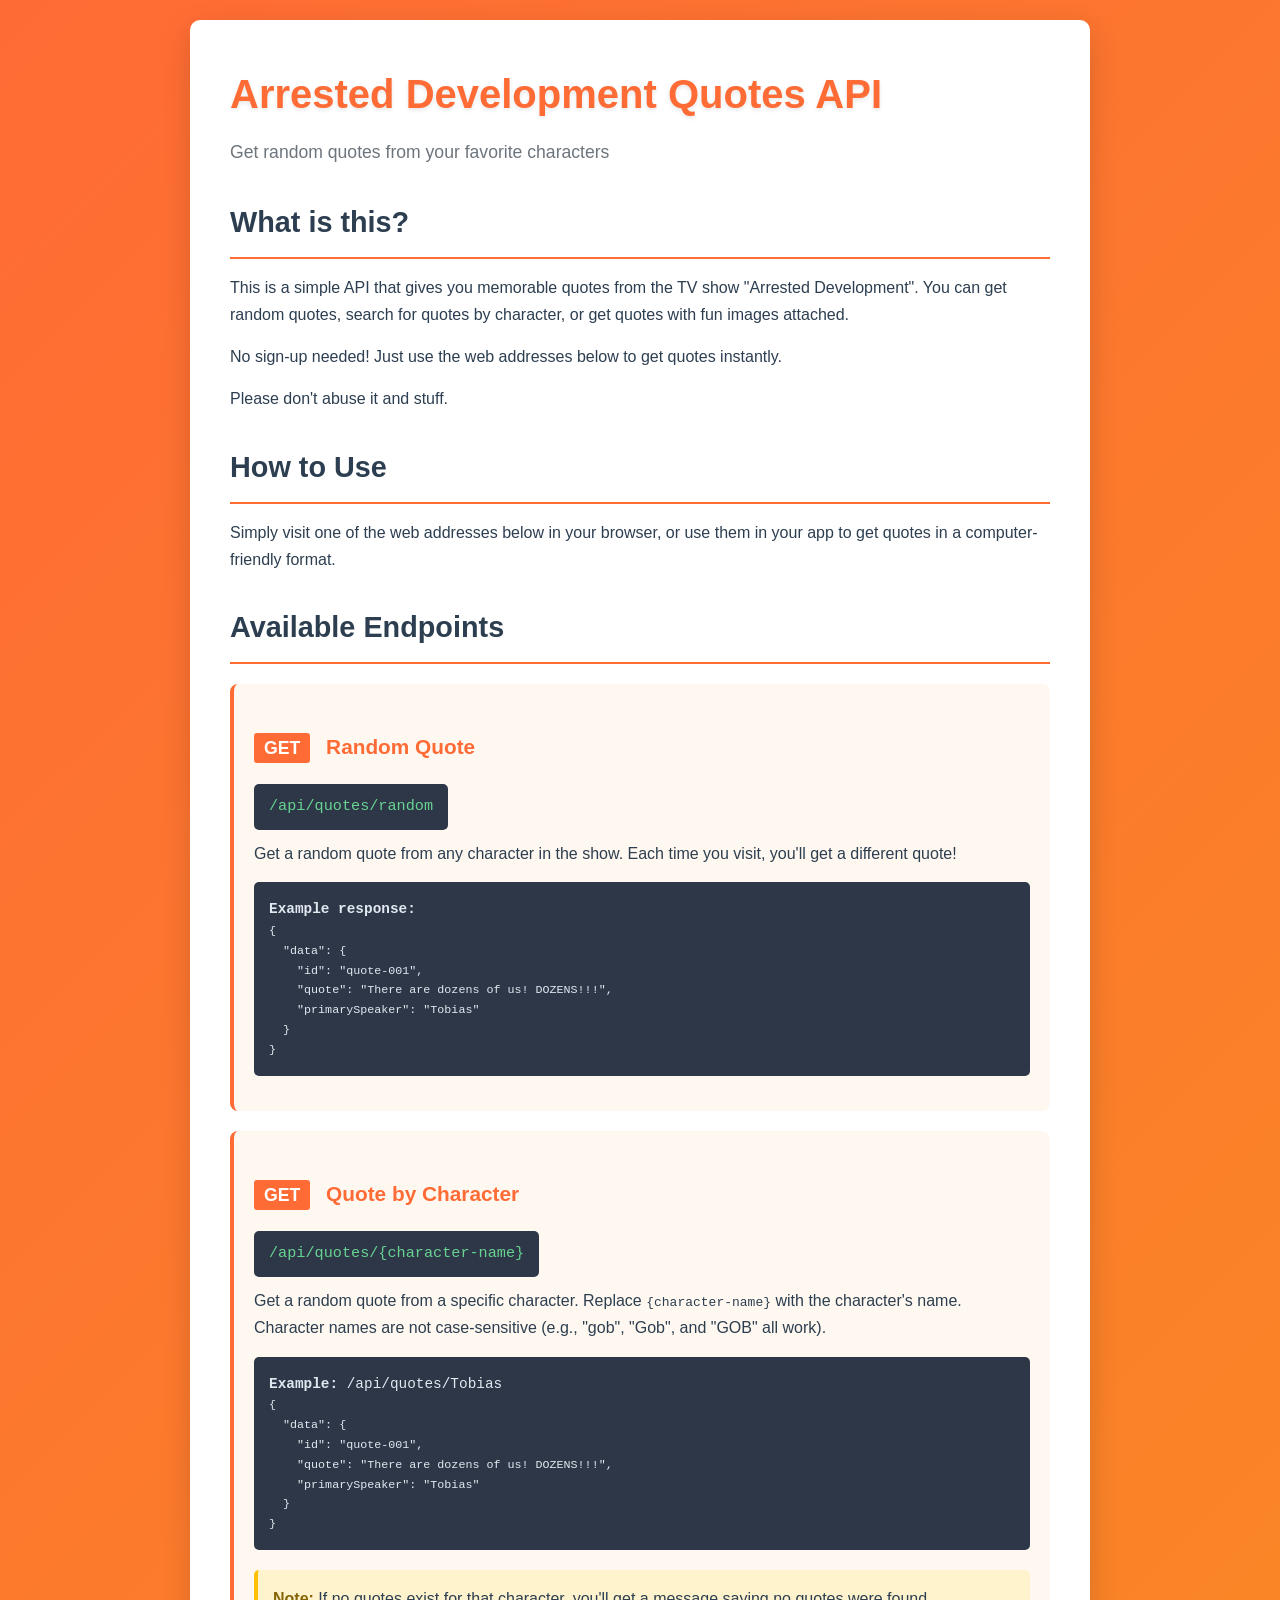
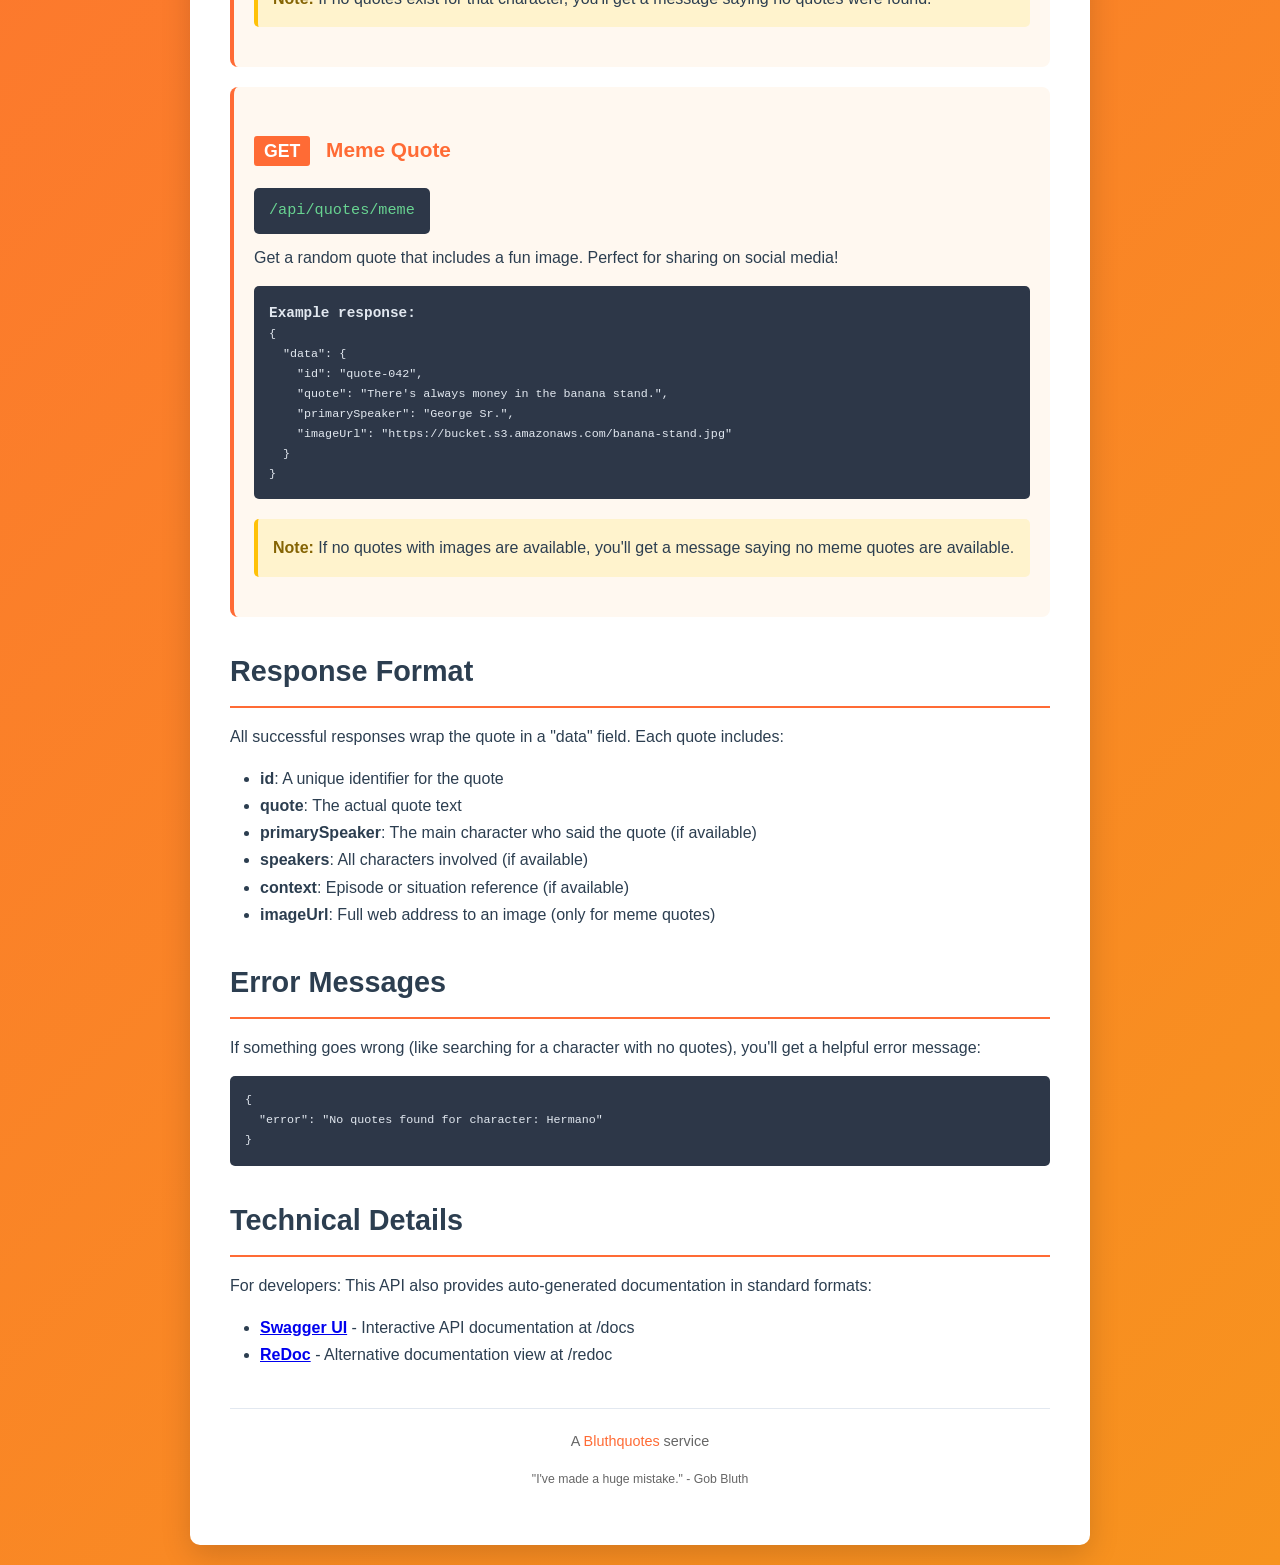
==== public/index.html @ dffc7bee "Visual improvements" ====
<!DOCTYPE html>
<html lang="en">
<head>
    <meta charset="UTF-8">
    <meta name="viewport" content="width=device-width, initial-scale=1.0">
    <title>Arrested Development Quotes API</title>
    <link rel="stylesheet" href="styles.css">
</head>
<body>
    <div class="container">
        <h1>Arrested Development Quotes API</h1>
        <p class="subtitle">Get random quotes from your favorite characters</p>

        <h2>What is this?</h2>
        <p>
            This is a simple API that gives you memorable quotes from the TV show "Arrested Development".
            You can get random quotes, search for quotes by character, or get quotes with fun images attached.
        </p>
        <p>
            No sign-up needed! Just use the web addresses below to get quotes instantly.
        </p>
        <p>
            Please don't abuse it and stuff.
        </p>

        <h2>How to Use</h2>
        <p>
            Simply visit one of the web addresses below in your browser, or use them in your app to get quotes in a computer-friendly format.
        </p>

        <h2>Available Endpoints</h2>

        <div class="endpoint">
            <h3><span class="method">GET</span> Random Quote</h3>
            <div class="endpoint-url">/api/quotes/random</div>
            <p>
                Get a random quote from any character in the show. Each time you visit, you'll get a different quote!
            </p>
            <div class="example">
                <strong>Example response:</strong>
                <pre>{
  "data": {
    "id": "quote-001",
    "quote": "There are dozens of us! DOZENS!!!",
    "primarySpeaker": "Tobias"
  }
}</pre>
            </div>
        </div>

        <div class="endpoint">
            <h3><span class="method">GET</span> Quote by Character</h3>
            <div class="endpoint-url">/api/quotes/{character-name}</div>
            <p>
                Get a random quote from a specific character. Replace <code>{character-name}</code> with the character's name.
                Character names are not case-sensitive (e.g., "gob", "Gob", and "GOB" all work).
            </p>
            <div class="example">
                <strong>Example:</strong> /api/quotes/Tobias
                <pre>{
  "data": {
    "id": "quote-001",
    "quote": "There are dozens of us! DOZENS!!!",
    "primarySpeaker": "Tobias"
  }
}</pre>
            </div>
            <div class="note">
                <strong>Note:</strong> If no quotes exist for that character, you'll get a message saying no quotes were found.
            </div>
        </div>

        <div class="endpoint">
            <h3><span class="method">GET</span> Meme Quote</h3>
            <div class="endpoint-url">/api/quotes/meme</div>
            <p>
                Get a random quote that includes a fun image. Perfect for sharing on social media!
            </p>
            <div class="example">
                <strong>Example response:</strong>
                <pre>{
  "data": {
    "id": "quote-042",
    "quote": "There's always money in the banana stand.",
    "primarySpeaker": "George Sr.",
    "imageUrl": "https://bucket.s3.amazonaws.com/banana-stand.jpg"
  }
}</pre>
            </div>
            <div class="note">
                <strong>Note:</strong> If no quotes with images are available, you'll get a message saying no meme quotes are available.
            </div>
        </div>

        <h2>Response Format</h2>
        <p>
            All successful responses wrap the quote in a "data" field. Each quote includes:
        </p>
        <ul style="margin-left: 30px; margin-bottom: 20px;">
            <li><strong>id</strong>: A unique identifier for the quote</li>
            <li><strong>quote</strong>: The actual quote text</li>
            <li><strong>primarySpeaker</strong>: The main character who said the quote (if available)</li>
            <li><strong>speakers</strong>: All characters involved (if available)</li>
            <li><strong>context</strong>: Episode or situation reference (if available)</li>
            <li><strong>imageUrl</strong>: Full web address to an image (only for meme quotes)</li>
        </ul>

        <h2>Error Messages</h2>
        <p>
            If something goes wrong (like searching for a character with no quotes), you'll get a helpful error message:
        </p>
        <div class="example">
            <pre>{
  "error": "No quotes found for character: Hermano"
}</pre>
        </div>

        <h2>Technical Details</h2>
        <p>
            For developers: This API also provides auto-generated documentation in standard formats:
        </p>
        <ul style="margin-left: 30px; margin-bottom: 20px;">
            <li><a href="/docs" target="_blank"><strong>Swagger UI</strong></a> - Interactive API documentation at /docs</li>
            <li><a href="/redoc" target="_blank"><strong>ReDoc</strong></a> - Alternative documentation view at /redoc</li>
        </ul>

        <div class="footer">
            <p>
                A <a href="https://bsky.app/profile/bluthquotes.lucille2.com">Bluthquotes</a> service 
            </p>
            <p style="margin-top: 10px; font-size: 0.85em;">
                "I've made a huge mistake." - Gob Bluth
            </p>
        </div>
    </div>
</body>
</html>
---- public/styles.css ----
/* CSS Custom Properties - Arrested Development Color Palette */
:root {
    /* Primary brand colors */
    --color-orange: #FF6B35;
    --color-dark-orange: #F7931E;
    --color-white: #FFFFFF;
    --color-cream: #FFF8F0;

    /* Text colors */
    --color-text-dark: #2C3E50;
    --color-text-medium: #6C757D;
    --color-text-light: #F8F9FA;

    /* Functional colors */
    --color-code-bg: #1E1E1E;
    --color-success: #28A745;
}

/* CSS Reset & Base Styles */
* {
    margin: 0;
    padding: 0;
    box-sizing: border-box;
}

body {
    font-family: -apple-system, BlinkMacSystemFont, 'Segoe UI', Roboto, Oxygen, Ubuntu, Cantarell, sans-serif;
    line-height: 1.7;
    color: var(--color-text-dark);
    background: linear-gradient(135deg, var(--color-orange) 0%, var(--color-dark-orange) 100%);
    padding: 20px;
    min-height: 100vh;
}

/* Layout */
.container {
    max-width: 900px;
    margin: 0 auto;
    background: white;
    border-radius: 10px;
    box-shadow: 0 10px 30px rgba(0, 0, 0, 0.15);
    padding: 40px;
}

/* Typography */
h1 {
    color: var(--color-orange);
    margin-bottom: 10px;
    font-size: 2.5em;
    text-shadow: 0 2px 4px rgba(0, 0, 0, 0.1);
}

.subtitle {
    color: var(--color-text-medium);
    margin-bottom: 30px;
    font-size: 1.1em;
}

h2 {
    color: var(--color-text-dark);
    margin-top: 30px;
    margin-bottom: 15px;
    font-size: 1.8em;
    border-bottom: 2px solid var(--color-orange);
    padding-bottom: 10px;
}

h3 {
    color: var(--color-orange);
    margin-top: 25px;
    margin-bottom: 10px;
    font-size: 1.3em;
}

p {
    margin-bottom: 15px;
}

/* Components */
.endpoint {
    background: var(--color-cream);
    border-left: 4px solid var(--color-orange);
    padding: 20px;
    margin: 20px 0;
    border-radius: 8px;
    transition: transform 0.2s ease;
}

.endpoint:hover {
    transform: translateX(4px);
}

.endpoint-url {
    font-family: 'Courier New', monospace;
    background: #2d3748;
    color: #68d391;
    padding: 10px 15px;
    border-radius: 5px;
    display: inline-block;
    margin: 10px 0;
    font-size: 0.95em;
}

.method {
    background: var(--color-orange);
    color: white;
    padding: 5px 10px;
    border-radius: 3px;
    font-weight: bold;
    font-size: 0.85em;
    margin-right: 10px;
}

.example {
    background: #2d3748;
    color: #e2e8f0;
    padding: 15px;
    border-radius: 5px;
    margin: 15px 0;
    overflow-x: auto;
    font-family: 'Courier New', monospace;
    font-size: 0.9em;
}

.example pre {
    margin: 0;
    white-space: pre-wrap;
    word-wrap: break-word;
}

.note {
    background: #fff3cd;
    border-left: 4px solid #ffc107;
    padding: 15px;
    margin: 20px 0;
    border-radius: 5px;
}

.note strong {
    color: #856404;
}

.footer {
    margin-top: 40px;
    padding-top: 20px;
    border-top: 1px solid #e2e8f0;
    text-align: center;
    color: #666;
    font-size: 0.9em;
}

.footer a {
    color: var(--color-orange);
    text-decoration: none;
}

.footer a:hover {
    text-decoration: underline;
}

/* Responsive Design */
@media (max-width: 600px) {
    .container {
        padding: 20px;
    }

    h1 {
        font-size: 2em;
    }

    h2 {
        font-size: 1.5em;
    }

    .endpoint-url {
        font-size: 0.85em;
    }
}
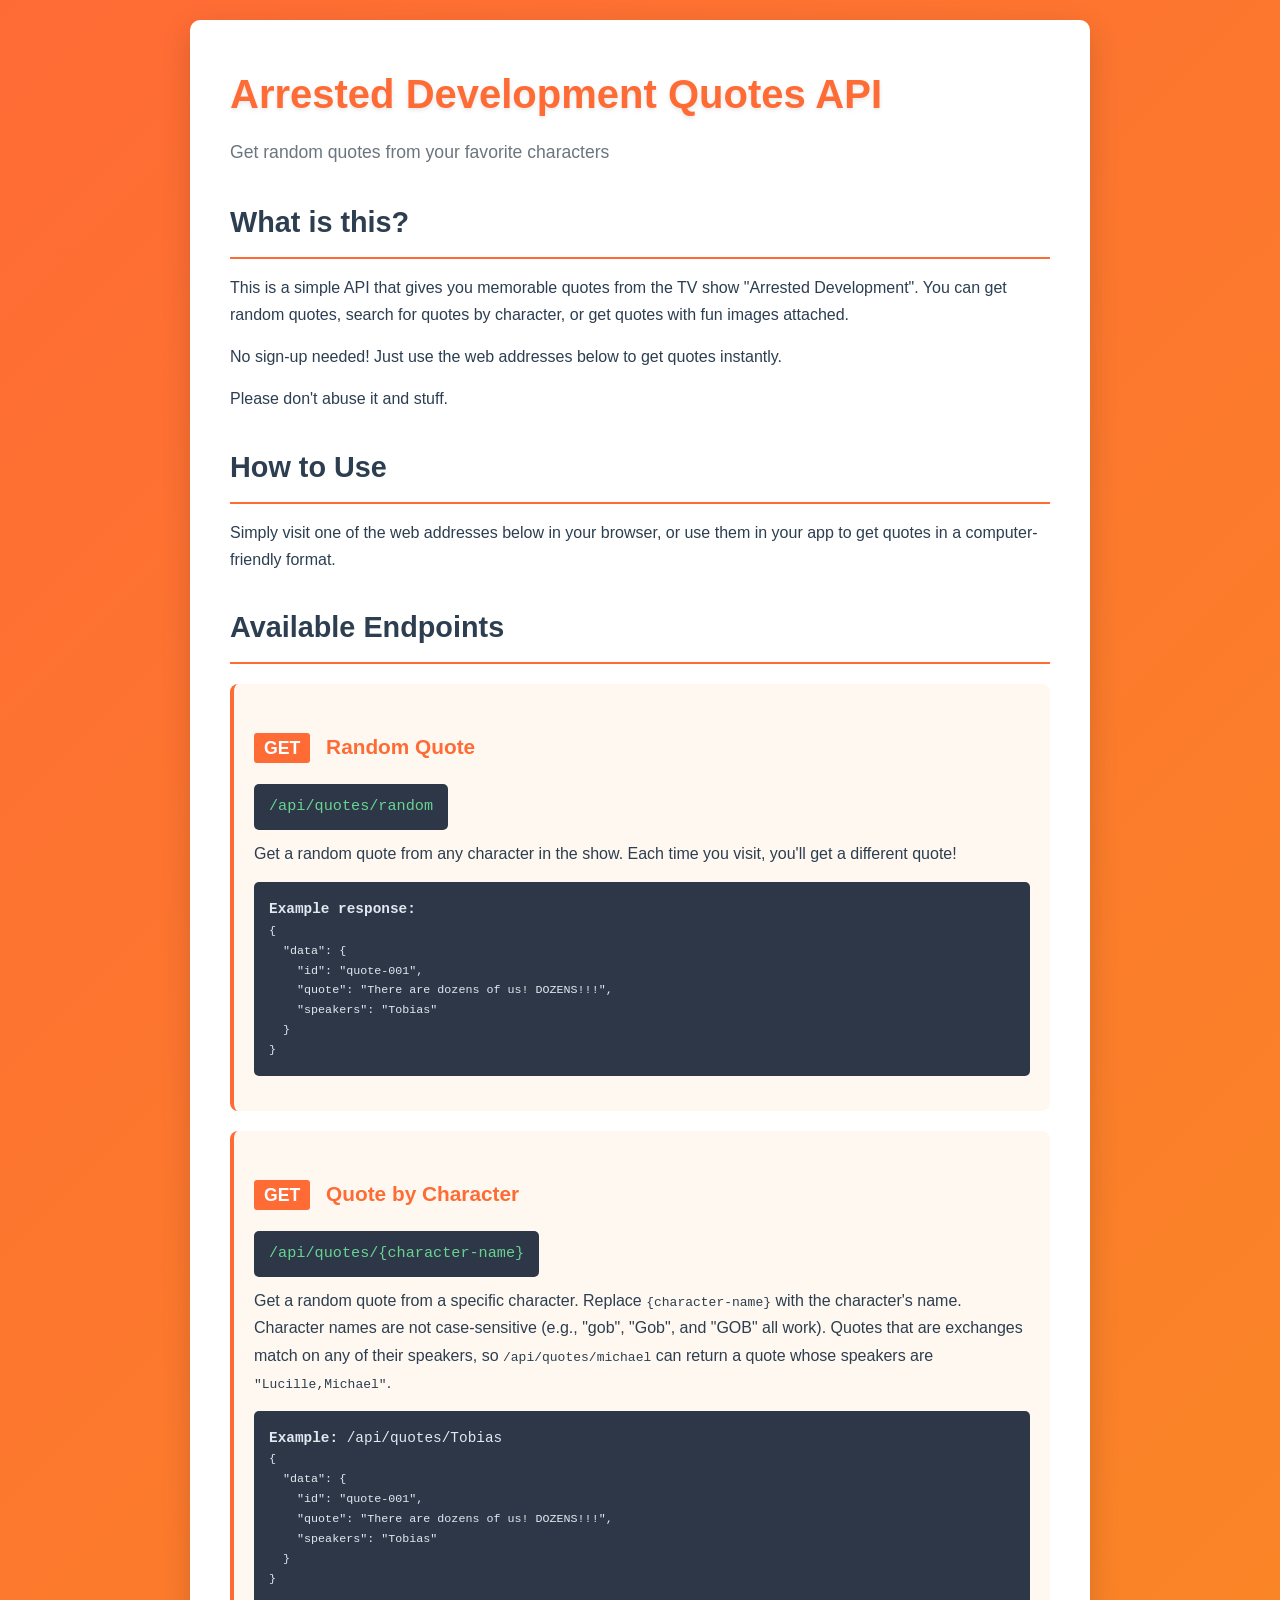
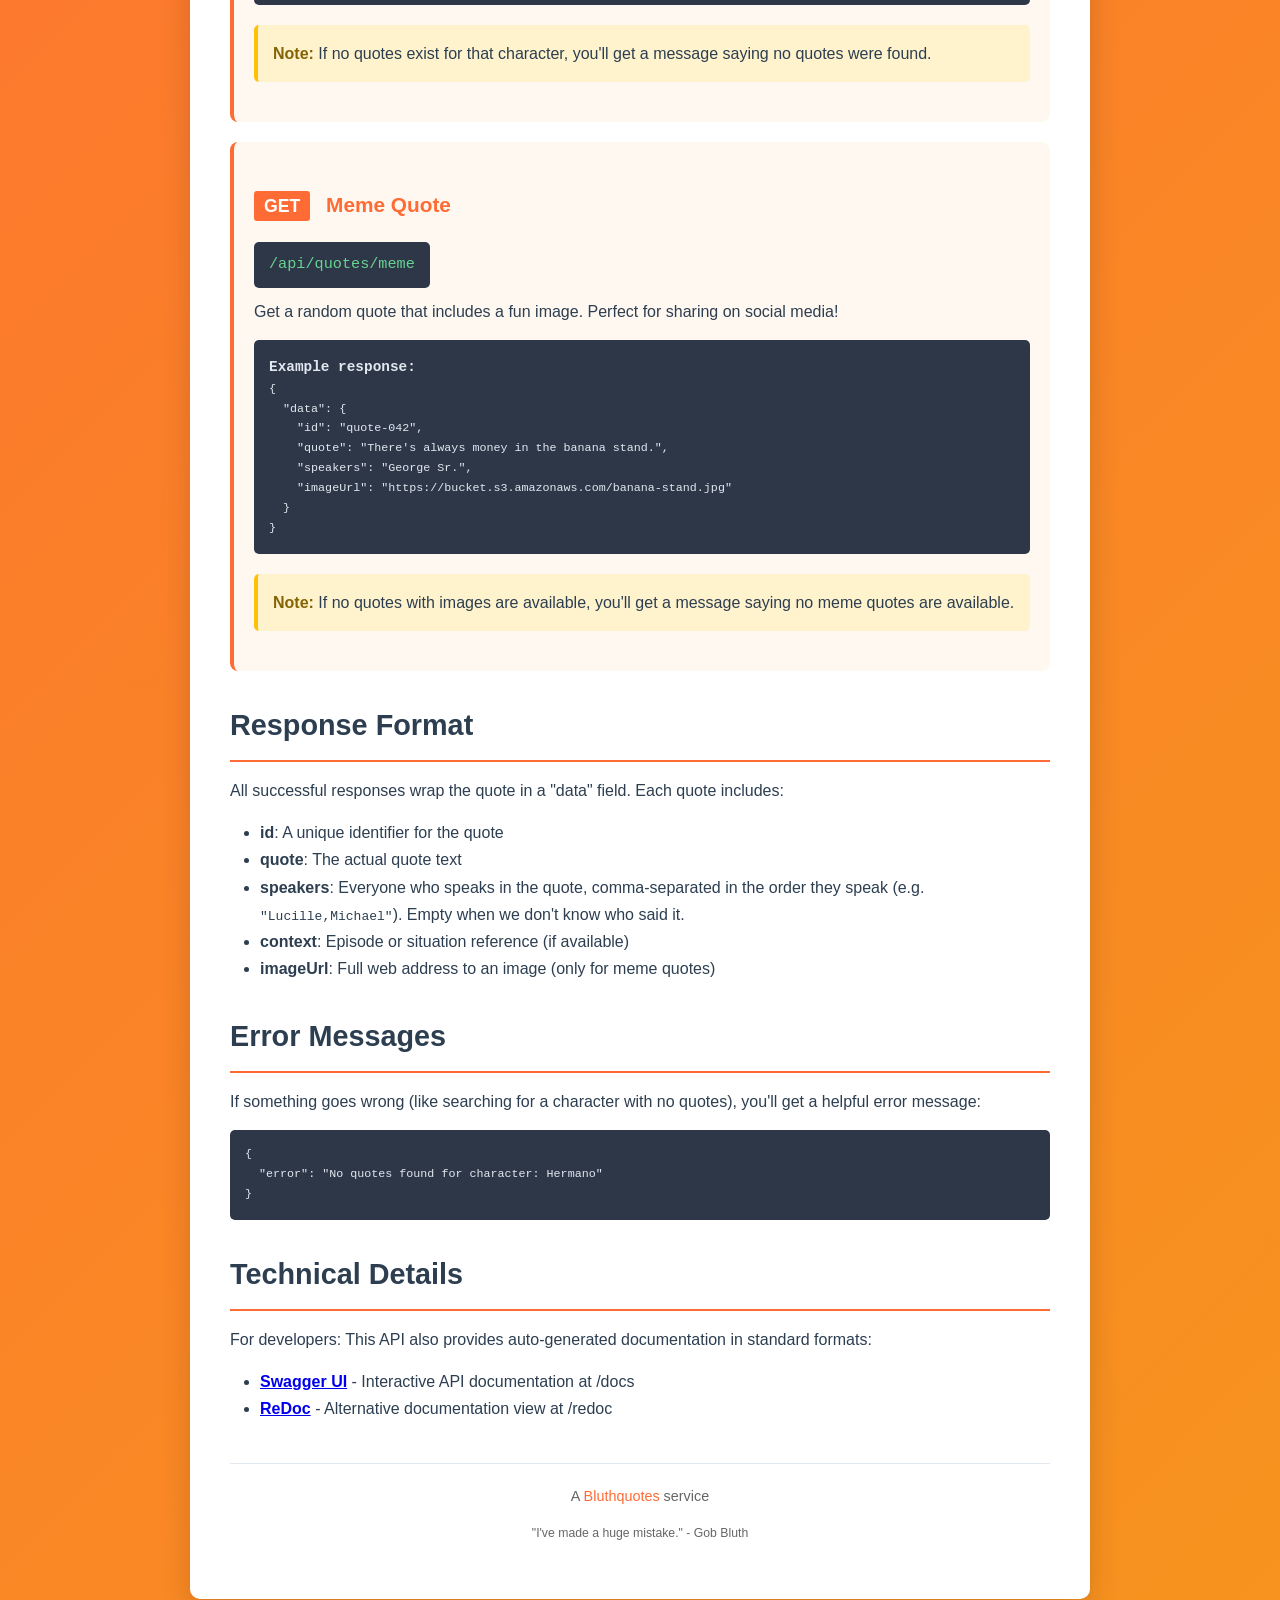
==== commit 6faa3db4: "Replace primarySpeaker with a canonical speakers field Many quotes are exchanges between characters," ====
--- a/public/index.html
+++ b/public/index.html
@@ -4,6 +4,16 @@
     <meta charset="UTF-8">
     <meta name="viewport" content="width=device-width, initial-scale=1.0">
     <title>Arrested Development Quotes API</title>
+
+    <!-- Google Analytics 4 -->
+    <script async src="https://www.googletagmanager.com/gtag/js?id=G-PEMHDLKW9H"></script>
+    <script>
+      window.dataLayer = window.dataLayer || [];
+      function gtag(){dataLayer.push(arguments);}
+      gtag('js', new Date());
+      gtag('config', 'G-PEMHDLKW9H');
+    </script>
+
     <link rel="stylesheet" href="styles.css">
 </head>
 <body>
@@ -42,7 +52,7 @@
   "data": {
     "id": "quote-001",
     "quote": "There are dozens of us! DOZENS!!!",
-    "primarySpeaker": "Tobias"
+    "speakers": "Tobias"
   }
 }</pre>
             </div>
@@ -53,7 +63,9 @@
             <div class="endpoint-url">/api/quotes/{character-name}</div>
             <p>
                 Get a random quote from a specific character. Replace <code>{character-name}</code> with the character's name.
-                Character names are not case-sensitive (e.g., "gob", "Gob", and "GOB" all work).
+                Character names are not case-sensitive (e.g., "gob", "Gob", and "GOB" all work). Quotes that are
+                exchanges match on any of their speakers, so <code>/api/quotes/michael</code> can return a quote
+                whose speakers are <code>"Lucille,Michael"</code>.
             </p>
             <div class="example">
                 <strong>Example:</strong> /api/quotes/Tobias
@@ -61,7 +73,7 @@
   "data": {
     "id": "quote-001",
     "quote": "There are dozens of us! DOZENS!!!",
-    "primarySpeaker": "Tobias"
+    "speakers": "Tobias"
   }
 }</pre>
             </div>
@@ -82,7 +94,7 @@
   "data": {
     "id": "quote-042",
     "quote": "There's always money in the banana stand.",
-    "primarySpeaker": "George Sr.",
+    "speakers": "George Sr.",
     "imageUrl": "https://bucket.s3.amazonaws.com/banana-stand.jpg"
   }
 }</pre>
@@ -99,8 +111,7 @@
         <ul style="margin-left: 30px; margin-bottom: 20px;">
             <li><strong>id</strong>: A unique identifier for the quote</li>
             <li><strong>quote</strong>: The actual quote text</li>
-            <li><strong>primarySpeaker</strong>: The main character who said the quote (if available)</li>
-            <li><strong>speakers</strong>: All characters involved (if available)</li>
+            <li><strong>speakers</strong>: Everyone who speaks in the quote, comma-separated in the order they speak (e.g. <code>"Lucille,Michael"</code>). Empty when we don't know who said it.</li>
             <li><strong>context</strong>: Episode or situation reference (if available)</li>
             <li><strong>imageUrl</strong>: Full web address to an image (only for meme quotes)</li>
         </ul>
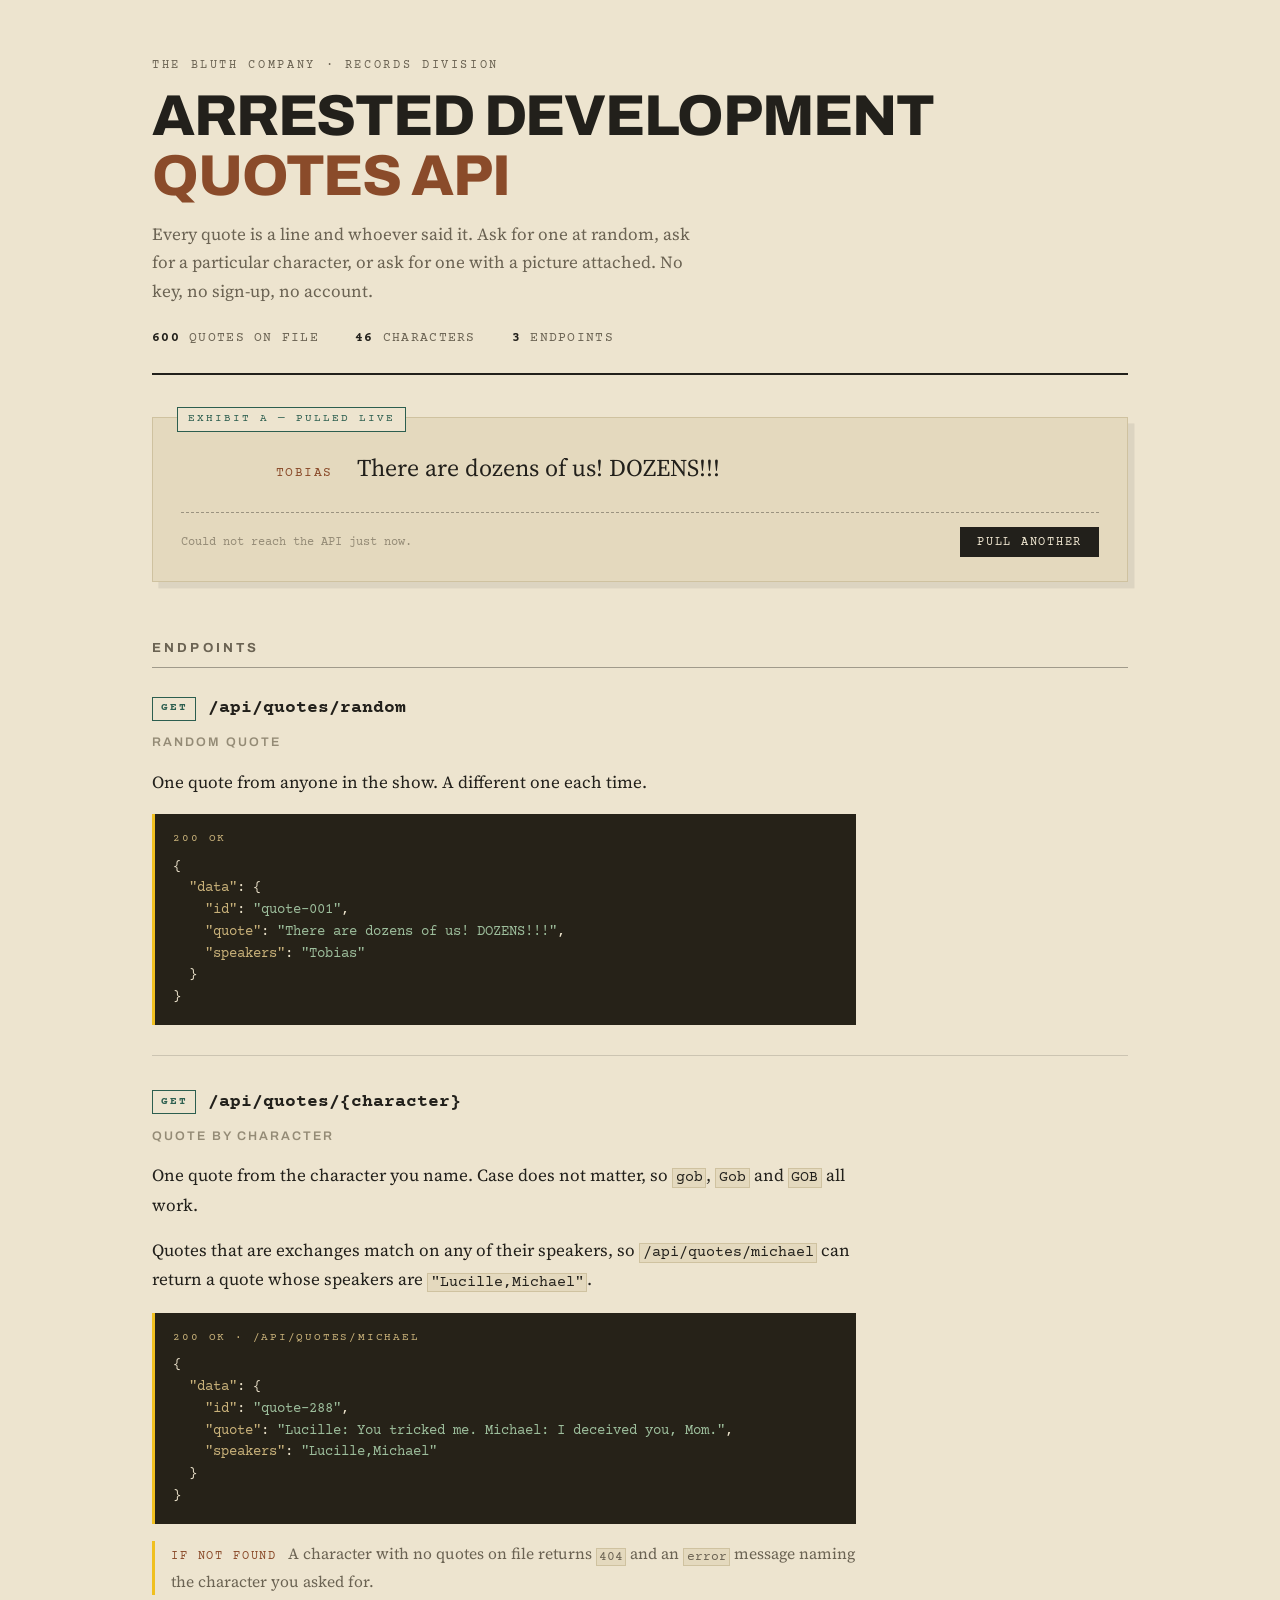
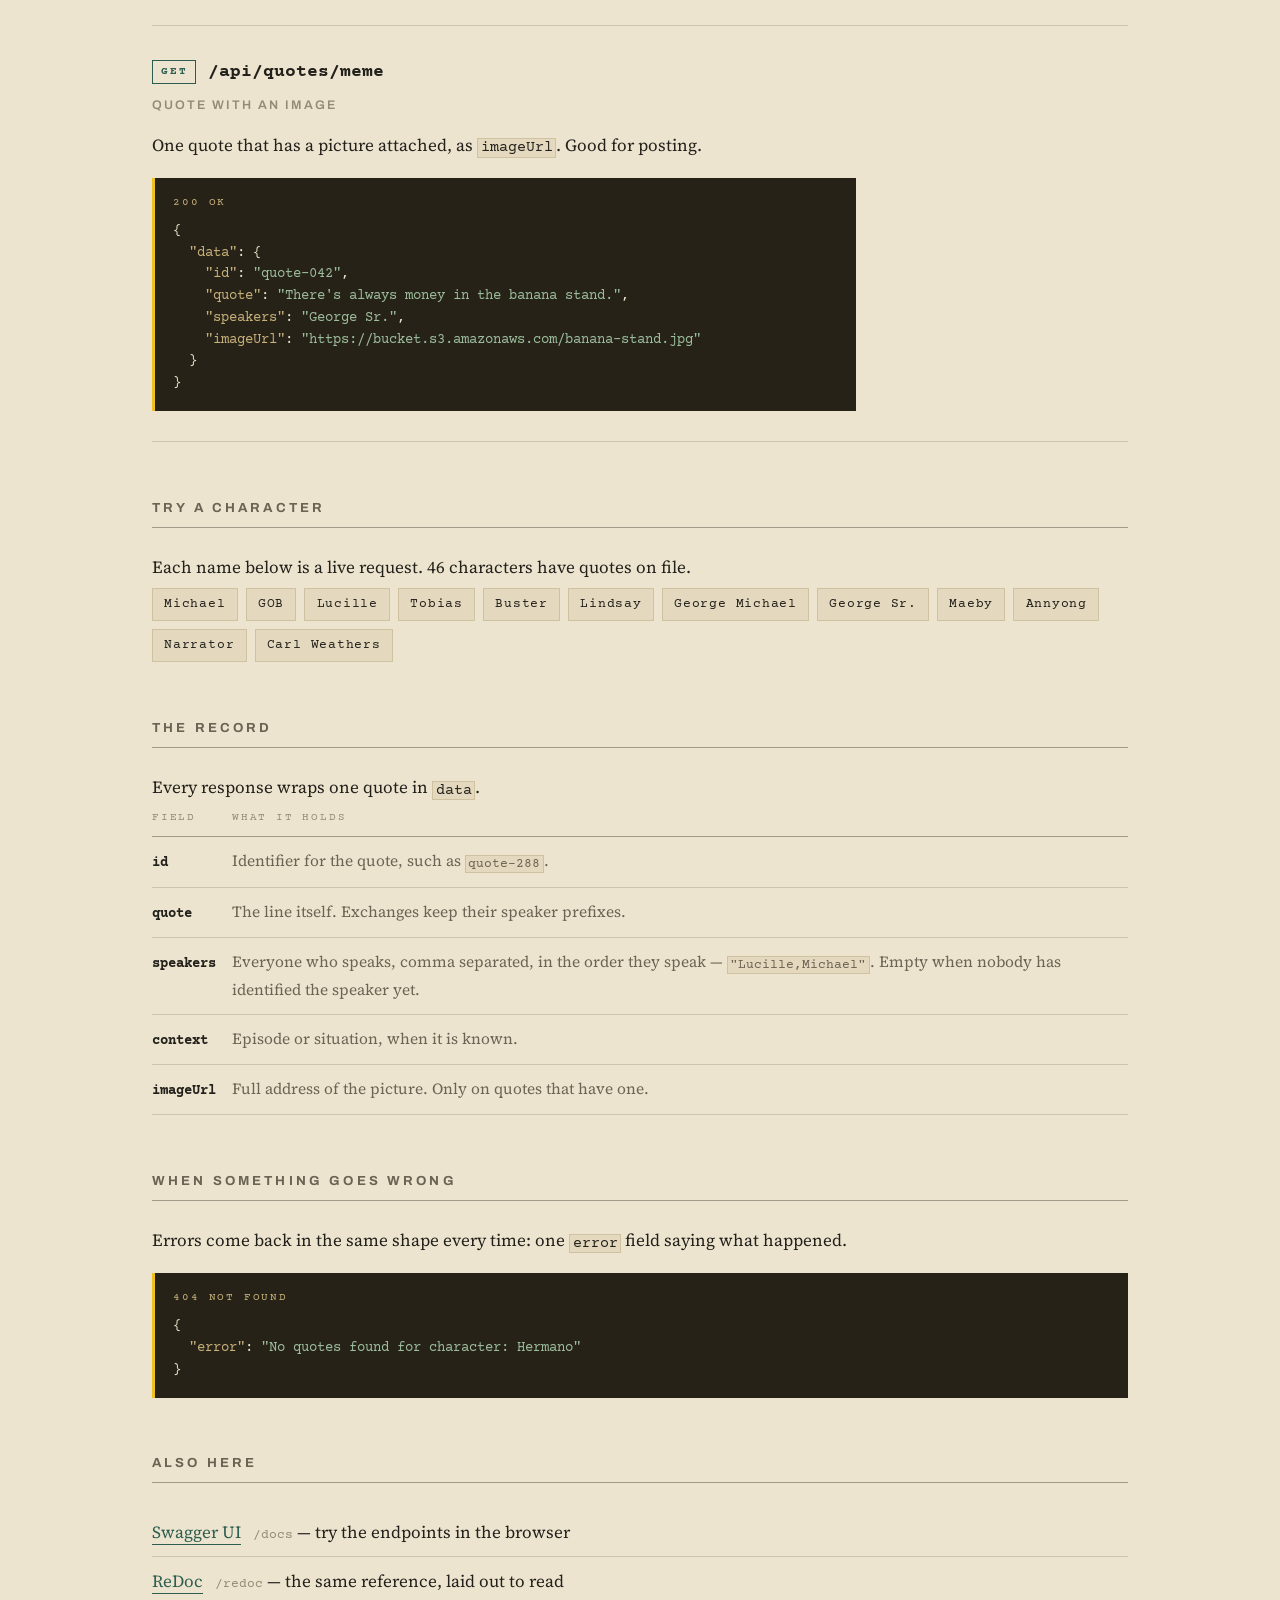
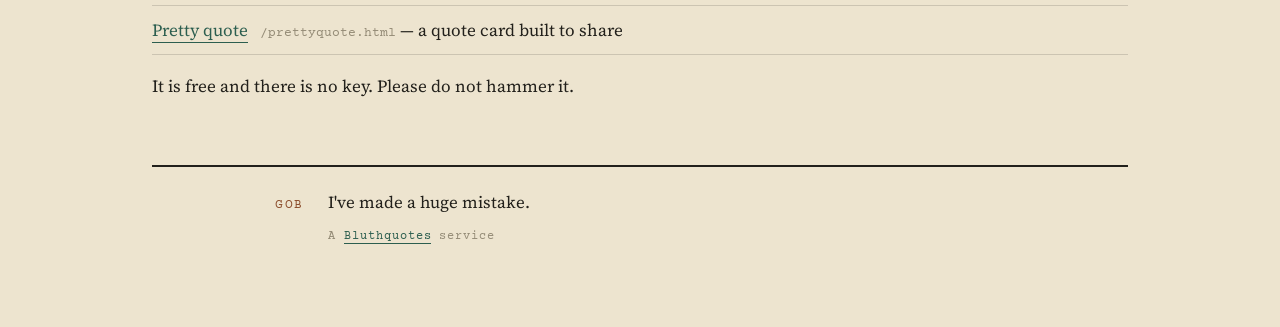
==== commit bf904789: "Redesign the landing page The page read as a generic docs template: gradient background, white card," ====
--- a/public/index.html
+++ b/public/index.html
@@ -4,6 +4,7 @@
     <meta charset="UTF-8">
     <meta name="viewport" content="width=device-width, initial-scale=1.0">
     <title>Arrested Development Quotes API</title>
+    <meta name="description" content="A free, no-signup API serving quotes from Arrested Development. Random quotes, quotes by character, and quotes with images.">
 
     <!-- Google Analytics 4 -->
     <script async src="https://www.googletagmanager.com/gtag/js?id=G-PEMHDLKW9H"></script>
@@ -14,135 +15,288 @@
       gtag('config', 'G-PEMHDLKW9H');
     </script>
 
+    <link rel="preconnect" href="https://fonts.googleapis.com">
+    <link rel="preconnect" href="https://fonts.gstatic.com" crossorigin>
+    <link href="https://fonts.googleapis.com/css2?family=Archivo:wght@600;700;800&family=Courier+Prime:wght@400;700&family=Source+Serif+4:ital,opsz,wght@0,8..60,400;0,8..60,600;1,8..60,400&display=swap" rel="stylesheet">
     <link rel="stylesheet" href="styles.css">
 </head>
 <body>
-    <div class="container">
-        <h1>Arrested Development Quotes API</h1>
-        <p class="subtitle">Get random quotes from your favorite characters</p>
-
-        <h2>What is this?</h2>
-        <p>
-            This is a simple API that gives you memorable quotes from the TV show "Arrested Development".
-            You can get random quotes, search for quotes by character, or get quotes with fun images attached.
-        </p>
-        <p>
-            No sign-up needed! Just use the web addresses below to get quotes instantly.
-        </p>
-        <p>
-            Please don't abuse it and stuff.
-        </p>
-
-        <h2>How to Use</h2>
-        <p>
-            Simply visit one of the web addresses below in your browser, or use them in your app to get quotes in a computer-friendly format.
-        </p>
-
-        <h2>Available Endpoints</h2>
-
-        <div class="endpoint">
-            <h3><span class="method">GET</span> Random Quote</h3>
-            <div class="endpoint-url">/api/quotes/random</div>
-            <p>
-                Get a random quote from any character in the show. Each time you visit, you'll get a different quote!
-            </p>
-            <div class="example">
-                <strong>Example response:</strong>
-                <pre>{
-  "data": {
-    "id": "quote-001",
-    "quote": "There are dozens of us! DOZENS!!!",
-    "speakers": "Tobias"
+<div class="page">
+
+    <header class="masthead">
+        <p class="masthead__eyebrow">The Bluth Company &middot; Records Division</p>
+        <h1 class="masthead__title">Arrested Development<br><em>Quotes API</em></h1>
+        <p class="masthead__lede">
+            Every quote is a line and whoever said it. Ask for one at random, ask for a
+            particular character, or ask for one with a picture attached. No key, no
+            sign-up, no account.
+        </p>
+        <p class="ledger">
+            <span><span class="ledger__value">600</span> quotes on file</span>
+            <span><span class="ledger__value">46</span> characters</span>
+            <span><span class="ledger__value">3</span> endpoints</span>
+        </p>
+    </header>
+
+    <!-- Signature: a real record, pulled live from the API this page documents. -->
+    <section class="slip" id="slip" aria-labelledby="slip-stamp">
+        <p class="slip__stamp" id="slip-stamp">Exhibit A &mdash; pulled live</p>
+        <div class="slip__line">
+            <p class="slip__speaker" id="slip-speaker">Tobias</p>
+            <blockquote class="slip__quote" id="slip-quote">There are dozens of us! DOZENS!!!</blockquote>
+        </div>
+        <div class="slip__foot">
+            <p class="slip__source" id="slip-source">GET /api/quotes/random</p>
+            <button class="pull" id="slip-pull" type="button">Pull another</button>
+        </div>
+        <p class="visually-hidden" role="status" aria-live="polite" id="slip-status"></p>
+    </section>
+
+    <section class="section">
+        <h2 class="section__title">Endpoints</h2>
+
+        <article class="endpoint">
+            <div class="endpoint__head">
+                <span class="method">GET</span>
+                <span class="endpoint__path">/api/quotes/random</span>
+            </div>
+            <h3 class="endpoint__name">Random quote</h3>
+            <div class="endpoint__body">
+                <p class="prose">One quote from anyone in the show. A different one each time.</p>
+                <div class="specimen">
+                    <span class="specimen__label">200 OK</span>
+<pre>{
+  <span class="k">"data"</span>: {
+    <span class="k">"id"</span>: <span class="s">"quote-001"</span>,
+    <span class="k">"quote"</span>: <span class="s">"There are dozens of us! DOZENS!!!"</span>,
+    <span class="k">"speakers"</span>: <span class="s">"Tobias"</span>
   }
 }</pre>
-            </div>
-        </div>
-
-        <div class="endpoint">
-            <h3><span class="method">GET</span> Quote by Character</h3>
-            <div class="endpoint-url">/api/quotes/{character-name}</div>
-            <p>
-                Get a random quote from a specific character. Replace <code>{character-name}</code> with the character's name.
-                Character names are not case-sensitive (e.g., "gob", "Gob", and "GOB" all work). Quotes that are
-                exchanges match on any of their speakers, so <code>/api/quotes/michael</code> can return a quote
-                whose speakers are <code>"Lucille,Michael"</code>.
-            </p>
-            <div class="example">
-                <strong>Example:</strong> /api/quotes/Tobias
-                <pre>{
-  "data": {
-    "id": "quote-001",
-    "quote": "There are dozens of us! DOZENS!!!",
-    "speakers": "Tobias"
+                </div>
+            </div>
+        </article>
+
+        <article class="endpoint">
+            <div class="endpoint__head">
+                <span class="method">GET</span>
+                <span class="endpoint__path">/api/quotes/{character}</span>
+            </div>
+            <h3 class="endpoint__name">Quote by character</h3>
+            <div class="endpoint__body">
+                <p class="prose">
+                    One quote from the character you name. Case does not matter, so
+                    <code>gob</code>, <code>Gob</code> and <code>GOB</code> all work.
+                </p>
+                <p class="prose">
+                    Quotes that are exchanges match on any of their speakers, so
+                    <code>/api/quotes/michael</code> can return a quote whose speakers are
+                    <code>"Lucille,Michael"</code>.
+                </p>
+                <div class="specimen">
+                    <span class="specimen__label">200 OK &middot; /api/quotes/michael</span>
+<pre>{
+  <span class="k">"data"</span>: {
+    <span class="k">"id"</span>: <span class="s">"quote-288"</span>,
+    <span class="k">"quote"</span>: <span class="s">"Lucille: You tricked me. Michael: I deceived you, Mom."</span>,
+    <span class="k">"speakers"</span>: <span class="s">"Lucille,Michael"</span>
   }
 }</pre>
-            </div>
-            <div class="note">
-                <strong>Note:</strong> If no quotes exist for that character, you'll get a message saying no quotes were found.
-            </div>
-        </div>
-
-        <div class="endpoint">
-            <h3><span class="method">GET</span> Meme Quote</h3>
-            <div class="endpoint-url">/api/quotes/meme</div>
-            <p>
-                Get a random quote that includes a fun image. Perfect for sharing on social media!
-            </p>
-            <div class="example">
-                <strong>Example response:</strong>
-                <pre>{
-  "data": {
-    "id": "quote-042",
-    "quote": "There's always money in the banana stand.",
-    "speakers": "George Sr.",
-    "imageUrl": "https://bucket.s3.amazonaws.com/banana-stand.jpg"
+                </div>
+                <p class="aside">
+                    <span class="aside__label">If not found</span>
+                    A character with no quotes on file returns <code>404</code> and an
+                    <code>error</code> message naming the character you asked for.
+                </p>
+            </div>
+        </article>
+
+        <article class="endpoint">
+            <div class="endpoint__head">
+                <span class="method">GET</span>
+                <span class="endpoint__path">/api/quotes/meme</span>
+            </div>
+            <h3 class="endpoint__name">Quote with an image</h3>
+            <div class="endpoint__body">
+                <p class="prose">
+                    One quote that has a picture attached, as <code>imageUrl</code>. Good for
+                    posting.
+                </p>
+                <div class="specimen">
+                    <span class="specimen__label">200 OK</span>
+<pre>{
+  <span class="k">"data"</span>: {
+    <span class="k">"id"</span>: <span class="s">"quote-042"</span>,
+    <span class="k">"quote"</span>: <span class="s">"There's always money in the banana stand."</span>,
+    <span class="k">"speakers"</span>: <span class="s">"George Sr."</span>,
+    <span class="k">"imageUrl"</span>: <span class="s">"https://bucket.s3.amazonaws.com/banana-stand.jpg"</span>
   }
 }</pre>
-            </div>
-            <div class="note">
-                <strong>Note:</strong> If no quotes with images are available, you'll get a message saying no meme quotes are available.
-            </div>
-        </div>
-
-        <h2>Response Format</h2>
-        <p>
-            All successful responses wrap the quote in a "data" field. Each quote includes:
-        </p>
-        <ul style="margin-left: 30px; margin-bottom: 20px;">
-            <li><strong>id</strong>: A unique identifier for the quote</li>
-            <li><strong>quote</strong>: The actual quote text</li>
-            <li><strong>speakers</strong>: Everyone who speaks in the quote, comma-separated in the order they speak (e.g. <code>"Lucille,Michael"</code>). Empty when we don't know who said it.</li>
-            <li><strong>context</strong>: Episode or situation reference (if available)</li>
-            <li><strong>imageUrl</strong>: Full web address to an image (only for meme quotes)</li>
-        </ul>
-
-        <h2>Error Messages</h2>
-        <p>
-            If something goes wrong (like searching for a character with no quotes), you'll get a helpful error message:
-        </p>
-        <div class="example">
-            <pre>{
-  "error": "No quotes found for character: Hermano"
+                </div>
+            </div>
+        </article>
+    </section>
+
+    <section class="section">
+        <h2 class="section__title">Try a character</h2>
+        <p class="prose">Each name below is a live request. 46 characters have quotes on file.</p>
+        <nav class="cast" aria-label="Example character requests">
+            <a class="cast__name" href="/api/quotes/michael">Michael</a>
+            <a class="cast__name" href="/api/quotes/gob">GOB</a>
+            <a class="cast__name" href="/api/quotes/lucille">Lucille</a>
+            <a class="cast__name" href="/api/quotes/tobias">Tobias</a>
+            <a class="cast__name" href="/api/quotes/buster">Buster</a>
+            <a class="cast__name" href="/api/quotes/lindsay">Lindsay</a>
+            <a class="cast__name" href="/api/quotes/george%20michael">George Michael</a>
+            <a class="cast__name" href="/api/quotes/george%20sr.">George Sr.</a>
+            <a class="cast__name" href="/api/quotes/maeby">Maeby</a>
+            <a class="cast__name" href="/api/quotes/annyong">Annyong</a>
+            <a class="cast__name" href="/api/quotes/narrator">Narrator</a>
+            <a class="cast__name" href="/api/quotes/carl%20weathers">Carl Weathers</a>
+        </nav>
+    </section>
+
+    <section class="section">
+        <h2 class="section__title">The record</h2>
+        <p class="prose">Every response wraps one quote in <code>data</code>.</p>
+        <table class="fields">
+            <thead>
+                <tr><th scope="col">Field</th><th scope="col">What it holds</th></tr>
+            </thead>
+            <tbody>
+                <tr>
+                    <td>id</td>
+                    <td>Identifier for the quote, such as <code>quote-288</code>.</td>
+                </tr>
+                <tr>
+                    <td>quote</td>
+                    <td>The line itself. Exchanges keep their speaker prefixes.</td>
+                </tr>
+                <tr>
+                    <td>speakers</td>
+                    <td>
+                        Everyone who speaks, comma separated, in the order they speak
+                        &mdash; <code>"Lucille,Michael"</code>. Empty when nobody has
+                        identified the speaker yet.
+                    </td>
+                </tr>
+                <tr>
+                    <td>context</td>
+                    <td>Episode or situation, when it is known.</td>
+                </tr>
+                <tr>
+                    <td>imageUrl</td>
+                    <td>Full address of the picture. Only on quotes that have one.</td>
+                </tr>
+            </tbody>
+        </table>
+    </section>
+
+    <section class="section">
+        <h2 class="section__title">When something goes wrong</h2>
+        <p class="prose">
+            Errors come back in the same shape every time: one <code>error</code> field
+            saying what happened.
+        </p>
+        <div class="specimen">
+            <span class="specimen__label">404 Not Found</span>
+<pre>{
+  <span class="k">"error"</span>: <span class="s">"No quotes found for character: Hermano"</span>
 }</pre>
         </div>
-
-        <h2>Technical Details</h2>
-        <p>
-            For developers: This API also provides auto-generated documentation in standard formats:
-        </p>
-        <ul style="margin-left: 30px; margin-bottom: 20px;">
-            <li><a href="/docs" target="_blank"><strong>Swagger UI</strong></a> - Interactive API documentation at /docs</li>
-            <li><a href="/redoc" target="_blank"><strong>ReDoc</strong></a> - Alternative documentation view at /redoc</li>
+    </section>
+
+    <section class="section">
+        <h2 class="section__title">Also here</h2>
+        <ul class="tools">
+            <li>
+                <a class="link" href="/docs">Swagger UI</a>
+                <span class="tools__path">/docs</span>
+                &mdash; try the endpoints in the browser
+            </li>
+            <li>
+                <a class="link" href="/redoc">ReDoc</a>
+                <span class="tools__path">/redoc</span>
+                &mdash; the same reference, laid out to read
+            </li>
+            <li>
+                <a class="link" href="/prettyquote.html">Pretty quote</a>
+                <span class="tools__path">/prettyquote.html</span>
+                &mdash; a quote card built to share
+            </li>
         </ul>
-
-        <div class="footer">
-            <p>
-                A <a href="https://bsky.app/profile/bluthquotes.lucille2.com">Bluthquotes</a> service 
-            </p>
-            <p style="margin-top: 10px; font-size: 0.85em;">
-                "I've made a huge mistake." - Gob Bluth
-            </p>
-        </div>
-    </div>
+        <p class="prose" style="margin-top:1.1rem">
+            It is free and there is no key. Please do not hammer it.
+        </p>
+    </section>
+
+    <footer class="colophon">
+        <p class="colophon__speaker">GOB</p>
+        <blockquote class="colophon__quote">I've made a huge mistake.</blockquote>
+        <p class="colophon__credit">
+            A <a class="link" href="https://bsky.app/profile/bluthquotes.lucille2.com">Bluthquotes</a> service
+        </p>
+    </footer>
+
+</div>
+
+<script>
+(function () {
+    'use strict';
+
+    var slip = document.getElementById('slip');
+    var speakerEl = document.getElementById('slip-speaker');
+    var quoteEl = document.getElementById('slip-quote');
+    var sourceEl = document.getElementById('slip-source');
+    var statusEl = document.getElementById('slip-status');
+    var button = document.getElementById('slip-pull');
+
+    if (!slip || !button || !window.fetch) {
+        // Leave the quote that shipped in the HTML. Nothing to do.
+        return;
+    }
+
+    var busy = false;
+
+    function render(quote) {
+        quoteEl.textContent = quote.quote;
+        // Stored as "Lucille,Michael"; spaced out here purely for reading.
+        // The specimens below show the field's real format.
+        speakerEl.textContent = quote.speakers
+            ? quote.speakers.split(',').join(', ')
+            : 'Unattributed';
+        sourceEl.textContent = 'GET /api/quotes/random · ' + quote.id;
+        statusEl.textContent = 'Showing ' + quote.id + '.';
+    }
+
+    function pull() {
+        if (busy) { return; }
+        busy = true;
+        slip.setAttribute('data-loading', 'true');
+
+        fetch('/api/quotes/random', { headers: { Accept: 'application/json' } })
+            .then(function (response) {
+                if (!response.ok) { throw new Error('HTTP ' + response.status); }
+                return response.json();
+            })
+            .then(function (payload) {
+                if (payload && payload.data && payload.data.quote) {
+                    render(payload.data);
+                }
+            })
+            .catch(function () {
+                // The printed quote stays on the page; say so rather than blanking it.
+                sourceEl.textContent = 'Could not reach the API just now.';
+                statusEl.textContent = 'Could not reach the API just now.';
+            })
+            .then(function () {
+                busy = false;
+                slip.removeAttribute('data-loading');
+            });
+    }
+
+    button.addEventListener('click', pull);
+    pull();
+})();
+</script>
 </body>
 </html>
--- a/public/styles.css
+++ b/public/styles.css
@@ -1,178 +1,549 @@
-/* CSS Custom Properties - Arrested Development Color Palette */
+/* ==========================================================================
+   Arrested Development Quotes API
+
+   The data model is a transcript record: a speaker and a line. The show's own
+   world is corporate paperwork -- the Bluth Company, depositions, the model
+   home sales office -- so the page is dressed as a document from that world:
+   manila stock, typewriter ribbon, banana-stand yellow.
+   ========================================================================== */
+
 :root {
-    /* Primary brand colors */
-    --color-orange: #FF6B35;
-    --color-dark-orange: #F7931E;
-    --color-white: #FFFFFF;
-    --color-cream: #FFF8F0;
-
-    /* Text colors */
-    --color-text-dark: #2C3E50;
-    --color-text-medium: #6C757D;
-    --color-text-light: #F8F9FA;
-
-    /* Functional colors */
-    --color-code-bg: #1E1E1E;
-    --color-success: #28A745;
-}
-
-/* CSS Reset & Base Styles */
-* {
+    /* Manila stock */
+    --paper:        #EDE4CF;
+    --paper-inset:  #E4D9BE;
+    --paper-edge:   #CFC2A0;
+
+    /* Typewriter ribbon */
+    --ink:          #22201B;
+    --ink-soft:     #6B6353;
+    --ink-faint:    #948B76;
+
+    /* Banana stand */
+    --banana:       #F0C020;
+    --stand:        #8A4B2A;
+
+    /* Evidence stamp */
+    --stamp:        #2C5E4F;
+
+    /* Specimen blocks -- carbon paper */
+    --carbon:       #262218;
+    --carbon-text:  #E8DFC8;
+    --carbon-key:   #C9B27A;
+    --carbon-str:   #9DBE9C;
+
+    --rule:         rgba(34, 32, 27, 0.16);
+    --rule-strong:  rgba(34, 32, 27, 0.38);
+
+    --font-display: 'Archivo', 'Helvetica Neue', Helvetica, Arial, sans-serif;
+    --font-body:    'Source Serif 4', Georgia, 'Times New Roman', serif;
+    --font-mono:    'Courier Prime', 'Courier New', Courier, monospace;
+
+    --gutter:       9.5rem;   /* speaker column, as on a script page */
+    --measure:      64rem;
+}
+
+@media (prefers-color-scheme: dark) {
+    :root {
+        --paper:        #17150F;
+        --paper-inset:  #26221A;
+        --paper-edge:   #453D28;
+        --ink:          #EDE4CF;
+        --ink-soft:     #B3A98F;
+        --ink-faint:    #7D745E;
+        --stand:        #C98A5E;
+        --stamp:        #7FBFA6;
+        --carbon:       #12100C;
+        --rule:         rgba(237, 228, 207, 0.14);
+        --rule-strong:  rgba(237, 228, 207, 0.32);
+    }
+}
+
+*,
+*::before,
+*::after {
+    box-sizing: border-box;
     margin: 0;
     padding: 0;
-    box-sizing: border-box;
+}
+
+html {
+    -webkit-text-size-adjust: 100%;
 }
 
 body {
-    font-family: -apple-system, BlinkMacSystemFont, 'Segoe UI', Roboto, Oxygen, Ubuntu, Cantarell, sans-serif;
-    line-height: 1.7;
-    color: var(--color-text-dark);
-    background: linear-gradient(135deg, var(--color-orange) 0%, var(--color-dark-orange) 100%);
-    padding: 20px;
-    min-height: 100vh;
-}
-
-/* Layout */
-.container {
-    max-width: 900px;
+    background-color: var(--paper);
+    color: var(--ink);
+    font-family: var(--font-body);
+    font-size: 1.0625rem;
+    line-height: 1.68;
+    text-rendering: optimizeLegibility;
+    -webkit-font-smoothing: antialiased;
+}
+
+.page {
+    max-width: var(--measure);
     margin: 0 auto;
-    background: white;
-    border-radius: 10px;
-    box-shadow: 0 10px 30px rgba(0, 0, 0, 0.15);
-    padding: 40px;
-}
-
-/* Typography */
-h1 {
-    color: var(--color-orange);
-    margin-bottom: 10px;
-    font-size: 2.5em;
-    text-shadow: 0 2px 4px rgba(0, 0, 0, 0.1);
-}
-
-.subtitle {
-    color: var(--color-text-medium);
-    margin-bottom: 30px;
-    font-size: 1.1em;
-}
-
-h2 {
-    color: var(--color-text-dark);
-    margin-top: 30px;
-    margin-bottom: 15px;
-    font-size: 1.8em;
-    border-bottom: 2px solid var(--color-orange);
-    padding-bottom: 10px;
-}
-
-h3 {
-    color: var(--color-orange);
-    margin-top: 25px;
-    margin-bottom: 10px;
-    font-size: 1.3em;
-}
-
-p {
-    margin-bottom: 15px;
-}
-
-/* Components */
+    padding: 0 1.5rem 5rem;
+}
+
+/* --- Masthead ----------------------------------------------------------- */
+
+.masthead {
+    padding: 3.5rem 0 1.5rem;
+    border-bottom: 2px solid var(--ink);
+}
+
+.masthead__eyebrow {
+    font-family: var(--font-mono);
+    font-size: 0.75rem;
+    letter-spacing: 0.22em;
+    text-transform: uppercase;
+    color: var(--ink-soft);
+}
+
+.masthead__title {
+    font-family: var(--font-display);
+    font-weight: 800;
+    font-size: clamp(2.1rem, 6.2vw, 3.6rem);
+    line-height: 1.04;
+    letter-spacing: -0.02em;
+    text-transform: uppercase;
+    margin: 0.6rem 0 0.9rem;
+}
+
+.masthead__title em {
+    font-style: normal;
+    color: var(--stand);
+}
+
+.masthead__lede {
+    max-width: 34rem;
+    color: var(--ink-soft);
+}
+
+.ledger {
+    display: flex;
+    flex-wrap: wrap;
+    gap: 0 2.25rem;
+    margin-top: 1.4rem;
+    font-family: var(--font-mono);
+    font-size: 0.8rem;
+    letter-spacing: 0.1em;
+    text-transform: uppercase;
+    color: var(--ink-soft);
+}
+
+.ledger__value {
+    color: var(--ink);
+    font-weight: 700;
+}
+
+/* --- Signature: the live transcript slip -------------------------------- */
+
+.slip {
+    position: relative;
+    margin: 2.6rem 0 3.2rem;
+    padding: 2rem 1.75rem 1.5rem;
+    background: var(--paper-inset);
+    border: 1px solid var(--paper-edge);
+    box-shadow: 0.4rem 0.4rem 0 rgba(34, 32, 27, 0.08);
+}
+
+.slip__stamp {
+    position: absolute;
+    top: -0.7rem;
+    left: 1.5rem;
+    padding: 0.15rem 0.6rem;
+    background: var(--paper);
+    border: 1px solid var(--stamp);
+    color: var(--stamp);
+    font-family: var(--font-mono);
+    font-size: 0.7rem;
+    letter-spacing: 0.18em;
+    text-transform: uppercase;
+}
+
+.slip__line {
+    display: grid;
+    grid-template-columns: var(--gutter) 1fr;
+    gap: 0 1.5rem;
+    align-items: baseline;
+    transition: opacity 160ms ease-out;
+}
+
+.slip__speaker {
+    font-family: var(--font-mono);
+    font-size: 0.82rem;
+    letter-spacing: 0.12em;
+    text-transform: uppercase;
+    color: var(--stand);
+    text-align: right;
+    word-break: break-word;
+}
+
+.slip__quote {
+    font-size: clamp(1.15rem, 2.6vw, 1.5rem);
+    line-height: 1.5;
+}
+
+.slip[data-loading='true'] .slip__line {
+    opacity: 0.35;
+}
+
+.slip__foot {
+    display: flex;
+    flex-wrap: wrap;
+    align-items: center;
+    justify-content: space-between;
+    gap: 1rem;
+    margin-top: 1.6rem;
+    padding-top: 0.9rem;
+    border-top: 1px dashed var(--rule-strong);
+}
+
+.slip__source {
+    font-family: var(--font-mono);
+    font-size: 0.78rem;
+    color: var(--ink-faint);
+}
+
+.pull {
+    font-family: var(--font-mono);
+    font-size: 0.78rem;
+    letter-spacing: 0.14em;
+    text-transform: uppercase;
+    color: var(--paper);
+    background: var(--ink);
+    border: 1px solid var(--ink);
+    padding: 0.45rem 1rem;
+    cursor: pointer;
+    transition: background 140ms ease-out, color 140ms ease-out;
+}
+
+.pull:hover,
+.pull:focus-visible {
+    background: var(--banana);
+    color: var(--ink);
+}
+
+/* --- Sections ----------------------------------------------------------- */
+
+.section {
+    margin-top: 3.4rem;
+}
+
+.section__title {
+    font-family: var(--font-display);
+    font-weight: 700;
+    font-size: 0.82rem;
+    letter-spacing: 0.24em;
+    text-transform: uppercase;
+    color: var(--ink-soft);
+    padding-bottom: 0.5rem;
+    border-bottom: 1px solid var(--rule-strong);
+    margin-bottom: 1.6rem;
+}
+
+.prose {
+    max-width: 44rem;
+}
+
+.prose + .prose {
+    margin-top: 1.05rem;
+}
+
+/* --- Endpoint records --------------------------------------------------- */
+
 .endpoint {
-    background: var(--color-cream);
-    border-left: 4px solid var(--color-orange);
-    padding: 20px;
-    margin: 20px 0;
-    border-radius: 8px;
-    transition: transform 0.2s ease;
-}
-
-.endpoint:hover {
-    transform: translateX(4px);
-}
-
-.endpoint-url {
-    font-family: 'Courier New', monospace;
-    background: #2d3748;
-    color: #68d391;
-    padding: 10px 15px;
-    border-radius: 5px;
-    display: inline-block;
-    margin: 10px 0;
-    font-size: 0.95em;
+    padding: 0 0 1.9rem;
+    border-bottom: 1px solid var(--rule);
+}
+
+.endpoint + .endpoint {
+    padding-top: 1.9rem;
+}
+
+.endpoint__head {
+    display: flex;
+    flex-wrap: wrap;
+    align-items: center;
+    gap: 0.75rem;
+    margin-bottom: 0.5rem;
 }
 
 .method {
-    background: var(--color-orange);
-    color: white;
-    padding: 5px 10px;
-    border-radius: 3px;
-    font-weight: bold;
-    font-size: 0.85em;
-    margin-right: 10px;
-}
-
-.example {
-    background: #2d3748;
-    color: #e2e8f0;
-    padding: 15px;
-    border-radius: 5px;
-    margin: 15px 0;
+    font-family: var(--font-mono);
+    font-size: 0.7rem;
+    font-weight: 700;
+    letter-spacing: 0.16em;
+    color: var(--stamp);
+    border: 1px solid var(--stamp);
+    padding: 0.1rem 0.5rem;
+}
+
+.endpoint__path {
+    font-family: var(--font-mono);
+    font-size: clamp(0.95rem, 2.4vw, 1.15rem);
+    font-weight: 700;
+    color: var(--ink);
+    word-break: break-all;
+}
+
+.endpoint__name {
+    font-family: var(--font-display);
+    font-weight: 600;
+    font-size: 0.78rem;
+    letter-spacing: 0.16em;
+    text-transform: uppercase;
+    color: var(--ink-faint);
+    margin: 0 0 0.9rem;
+}
+
+.endpoint__body {
+    max-width: 44rem;
+}
+
+/* --- Specimen (JSON) ---------------------------------------------------- */
+
+.specimen {
+    margin-top: 1.1rem;
+    background: var(--carbon);
+    border-left: 3px solid var(--banana);
+    padding: 1rem 1.15rem;
     overflow-x: auto;
-    font-family: 'Courier New', monospace;
-    font-size: 0.9em;
-}
-
-.example pre {
-    margin: 0;
-    white-space: pre-wrap;
-    word-wrap: break-word;
-}
-
-.note {
-    background: #fff3cd;
-    border-left: 4px solid #ffc107;
-    padding: 15px;
-    margin: 20px 0;
-    border-radius: 5px;
-}
-
-.note strong {
-    color: #856404;
-}
-
-.footer {
-    margin-top: 40px;
-    padding-top: 20px;
-    border-top: 1px solid #e2e8f0;
-    text-align: center;
-    color: #666;
-    font-size: 0.9em;
-}
-
-.footer a {
-    color: var(--color-orange);
+}
+
+.specimen__label {
+    display: block;
+    font-family: var(--font-mono);
+    font-size: 0.7rem;
+    letter-spacing: 0.16em;
+    text-transform: uppercase;
+    color: var(--carbon-key);
+    margin-bottom: 0.5rem;
+}
+
+.specimen pre {
+    font-family: var(--font-mono);
+    font-size: 0.85rem;
+    line-height: 1.6;
+    color: var(--carbon-text);
+}
+
+.specimen .k { color: var(--carbon-key); }
+.specimen .s { color: var(--carbon-str); }
+
+/* --- Aside -------------------------------------------------------------- */
+
+.aside {
+    margin-top: 1.1rem;
+    padding-left: 1rem;
+    border-left: 3px solid var(--banana);
+    color: var(--ink-soft);
+    font-size: 0.97rem;
+}
+
+.aside__label {
+    font-family: var(--font-mono);
+    font-size: 0.72rem;
+    letter-spacing: 0.16em;
+    text-transform: uppercase;
+    color: var(--stand);
+    margin-right: 0.4rem;
+}
+
+/* --- Character index ---------------------------------------------------- */
+
+.cast {
+    display: flex;
+    flex-wrap: wrap;
+    gap: 0.5rem;
+    margin-top: 0.4rem;
+}
+
+.cast__name {
+    font-family: var(--font-mono);
+    font-size: 0.8rem;
+    letter-spacing: 0.06em;
     text-decoration: none;
-}
-
-.footer a:hover {
-    text-decoration: underline;
-}
-
-/* Responsive Design */
-@media (max-width: 600px) {
-    .container {
-        padding: 20px;
-    }
-
-    h1 {
-        font-size: 2em;
-    }
-
-    h2 {
-        font-size: 1.5em;
-    }
-
-    .endpoint-url {
-        font-size: 0.85em;
-    }
-}
+    color: var(--ink);
+    background: var(--paper-inset);
+    border: 1px solid var(--paper-edge);
+    padding: 0.3rem 0.7rem;
+    transition: background 140ms ease-out, border-color 140ms ease-out;
+}
+
+.cast__name:hover,
+.cast__name:focus-visible {
+    background: var(--banana);
+    border-color: var(--stand);
+    color: var(--ink);
+}
+
+/* --- Field table -------------------------------------------------------- */
+
+.fields {
+    width: 100%;
+    border-collapse: collapse;
+    margin-top: 0.4rem;
+}
+
+.fields th {
+    text-align: left;
+    font-family: var(--font-mono);
+    font-size: 0.7rem;
+    letter-spacing: 0.16em;
+    text-transform: uppercase;
+    color: var(--ink-faint);
+    font-weight: 400;
+    padding: 0 1rem 0.5rem 0;
+    border-bottom: 1px solid var(--rule-strong);
+}
+
+.fields td {
+    vertical-align: baseline;
+    padding: 0.7rem 1rem 0.7rem 0;
+    border-bottom: 1px solid var(--rule);
+}
+
+.fields td:first-child {
+    font-family: var(--font-mono);
+    font-size: 0.85rem;
+    font-weight: 700;
+    white-space: nowrap;
+}
+
+.fields td:last-child {
+    padding-right: 0;
+    color: var(--ink-soft);
+    font-size: 0.97rem;
+}
+
+/* --- Links -------------------------------------------------------------- */
+
+.link {
+    color: var(--stamp);
+    text-decoration: none;
+    border-bottom: 1px solid currentColor;
+}
+
+.link:hover,
+.link:focus-visible {
+    color: var(--stand);
+}
+
+.tools {
+    list-style: none;
+    margin-top: 0.4rem;
+}
+
+.tools li {
+    padding: 0.6rem 0;
+    border-bottom: 1px solid var(--rule);
+}
+
+.tools__path {
+    font-family: var(--font-mono);
+    font-size: 0.8rem;
+    color: var(--ink-faint);
+    margin-left: 0.5rem;
+}
+
+code {
+    font-family: var(--font-mono);
+    font-size: 0.86em;
+    background: var(--paper-inset);
+    border: 1px solid var(--paper-edge);
+    padding: 0.05em 0.18em;
+    word-break: break-word;
+}
+
+/* --- Colophon ----------------------------------------------------------- */
+
+.colophon {
+    margin-top: 4rem;
+    padding-top: 1.4rem;
+    border-top: 2px solid var(--ink);
+    display: grid;
+    grid-template-columns: var(--gutter) 1fr;
+    gap: 0 1.5rem;
+    align-items: baseline;
+}
+
+.colophon__speaker {
+    font-family: var(--font-mono);
+    font-size: 0.82rem;
+    letter-spacing: 0.12em;
+    text-transform: uppercase;
+    color: var(--stand);
+    text-align: right;
+}
+
+.colophon__quote {
+    font-size: 1.05rem;
+}
+
+.colophon__credit {
+    grid-column: 2;
+    margin-top: 0.6rem;
+    font-family: var(--font-mono);
+    font-size: 0.75rem;
+    letter-spacing: 0.08em;
+    color: var(--ink-faint);
+}
+
+/* --- Accessibility ------------------------------------------------------ */
+
+:focus-visible {
+    outline: 2px solid var(--stand);
+    outline-offset: 3px;
+}
+
+.visually-hidden {
+    position: absolute;
+    width: 1px;
+    height: 1px;
+    overflow: hidden;
+    clip: rect(0 0 0 0);
+    white-space: nowrap;
+}
+
+@media (prefers-reduced-motion: reduce) {
+    *,
+    *::before,
+    *::after {
+        transition-duration: 0.01ms !important;
+        animation-duration: 0.01ms !important;
+    }
+}
+
+/* --- Narrow screens ----------------------------------------------------- */
+
+@media (max-width: 46rem) {
+    :root {
+        --gutter: 0;
+    }
+
+    .slip__line,
+    .colophon {
+        grid-template-columns: 1fr;
+        gap: 0.35rem;
+    }
+
+    .slip__speaker,
+    .colophon__speaker {
+        text-align: left;
+    }
+
+    .colophon__credit {
+        grid-column: 1;
+    }
+
+    .page {
+        padding-bottom: 3rem;
+    }
+
+    .masthead {
+        padding-top: 2.25rem;
+    }
+}
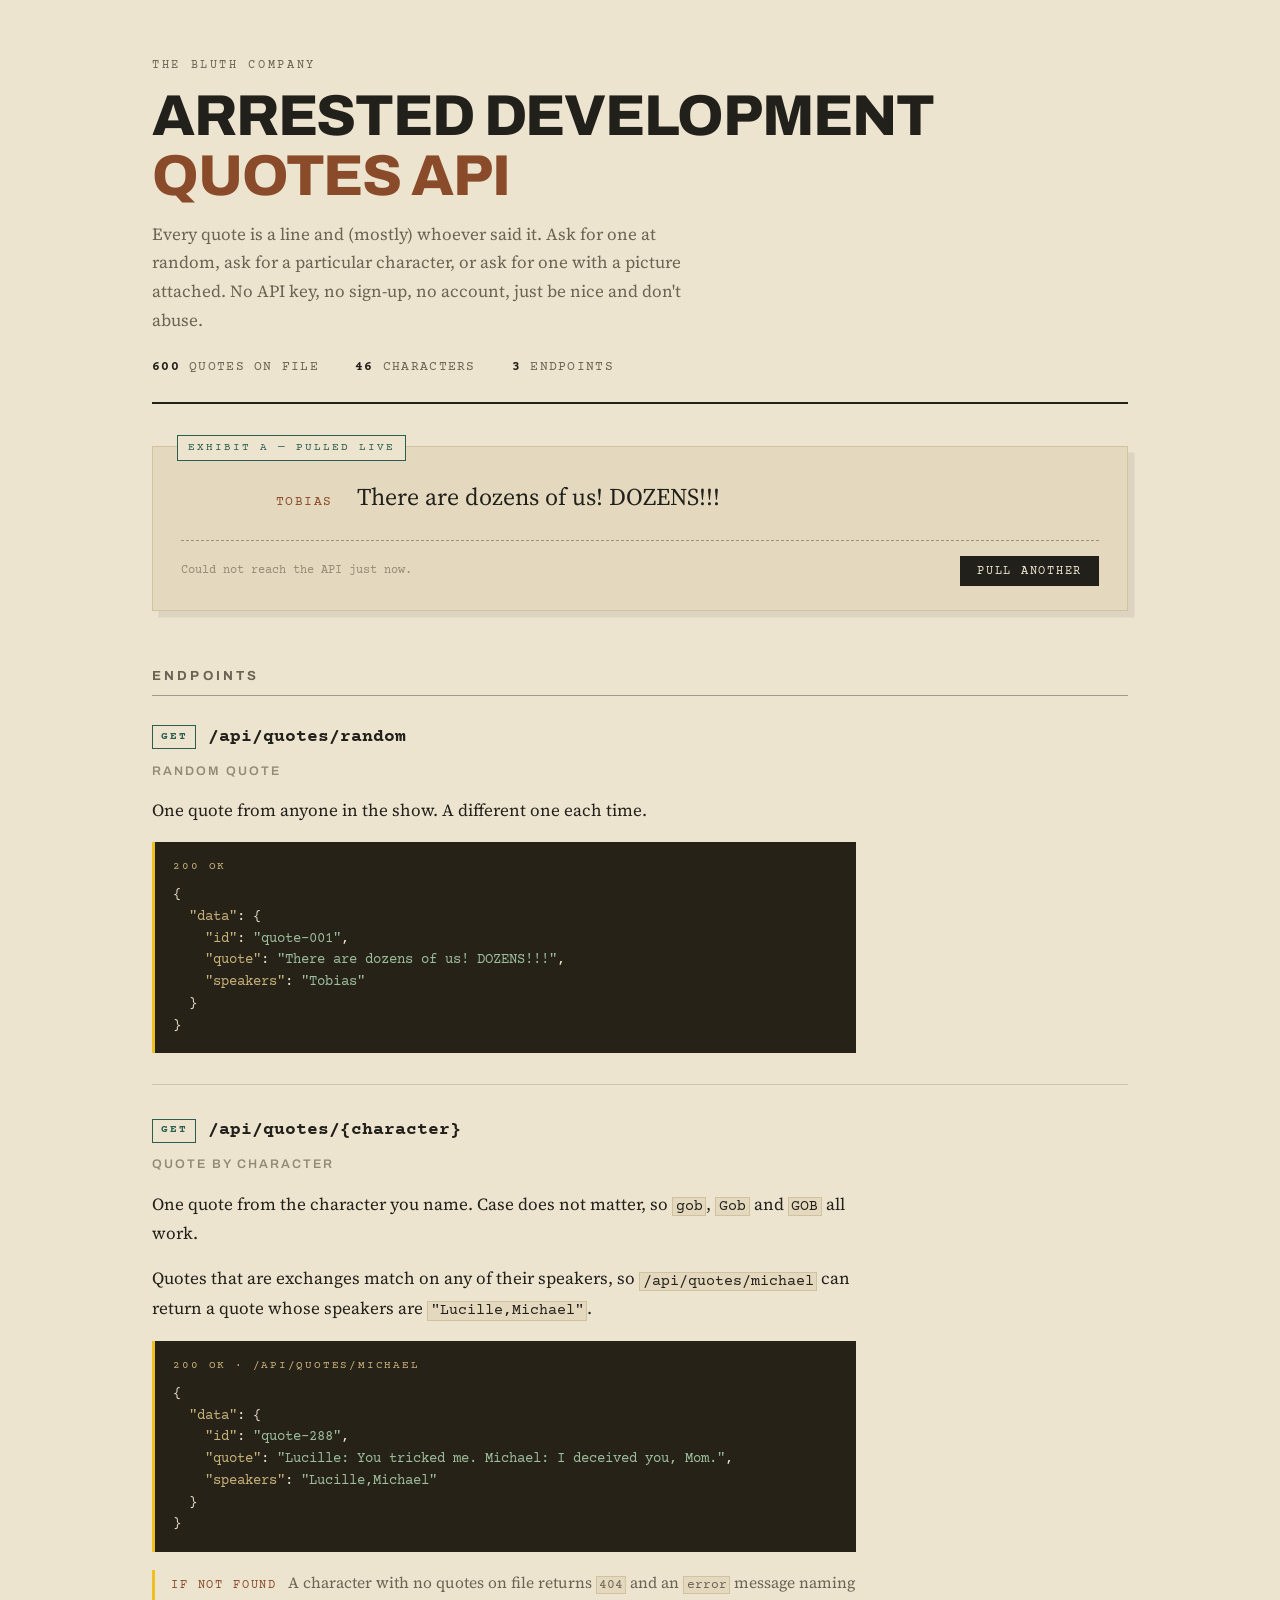
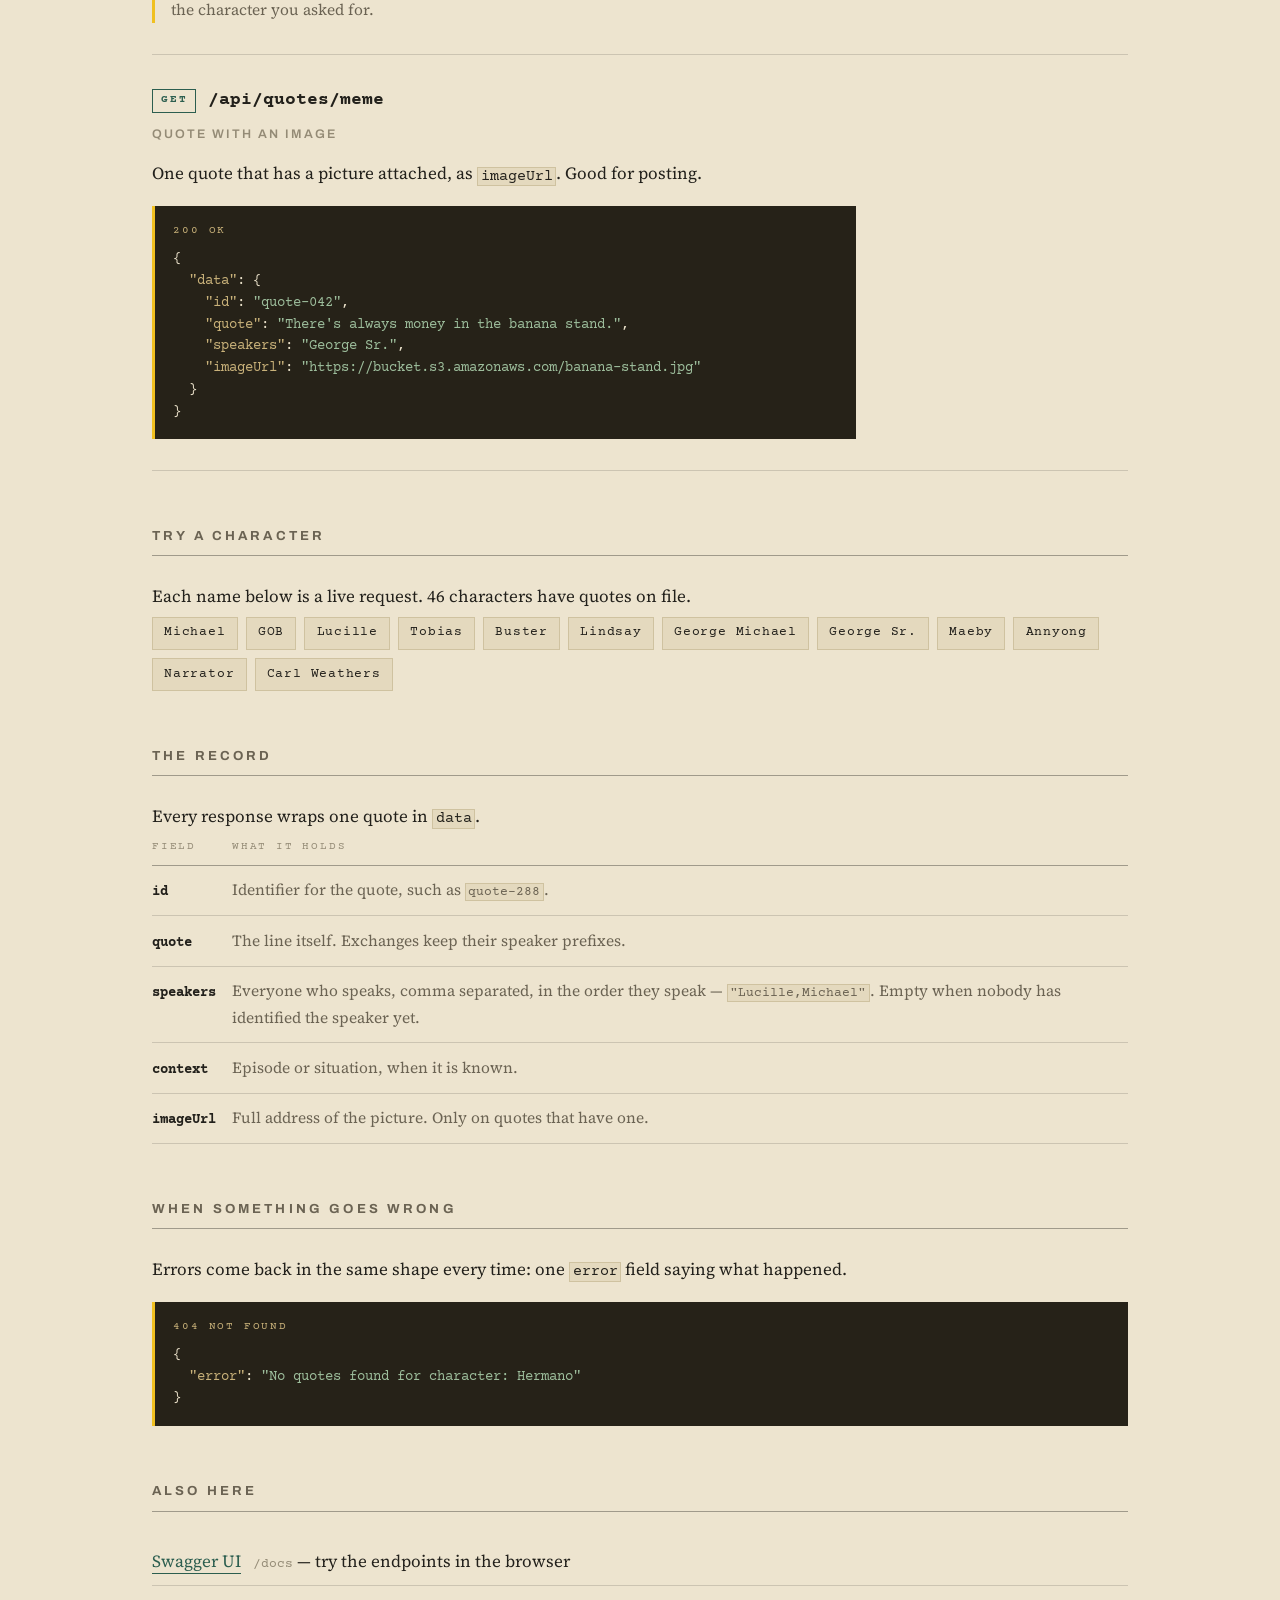
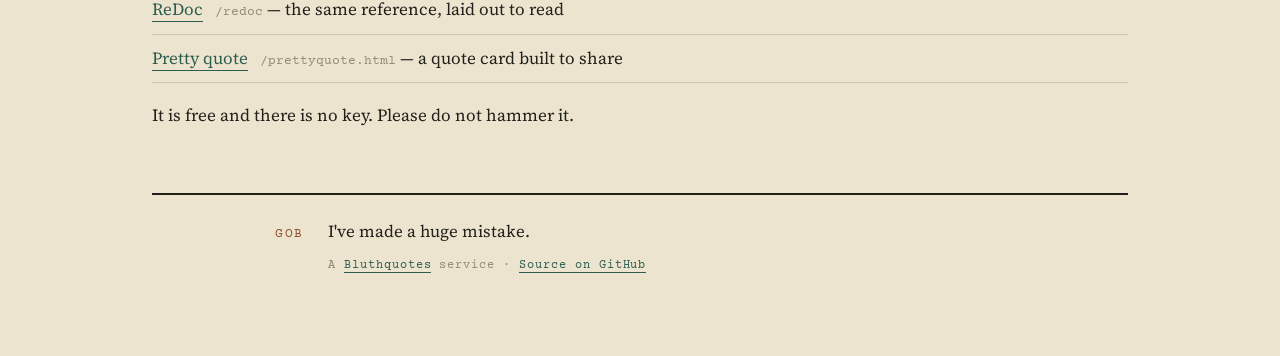
==== commit ceb76436: "Link the source repo, and tighten the landing page copy Adds a GitHub link to the colophon.  Also ca" ====
--- a/public/index.html
+++ b/public/index.html
@@ -24,12 +24,12 @@
 <div class="page">
 
     <header class="masthead">
-        <p class="masthead__eyebrow">The Bluth Company &middot; Records Division</p>
+        <p class="masthead__eyebrow">The Bluth Company</p>
         <h1 class="masthead__title">Arrested Development<br><em>Quotes API</em></h1>
         <p class="masthead__lede">
-            Every quote is a line and whoever said it. Ask for one at random, ask for a
-            particular character, or ask for one with a picture attached. No key, no
-            sign-up, no account.
+            Every quote is a line and (mostly) whoever said it. Ask for one at random, ask for a
+            particular character, or ask for one with a picture attached. No API key, no
+            sign-up, no account, just be nice and don't abuse.
         </p>
         <p class="ledger">
             <span><span class="ledger__value">600</span> quotes on file</span>
@@ -234,6 +234,8 @@
         <blockquote class="colophon__quote">I've made a huge mistake.</blockquote>
         <p class="colophon__credit">
             A <a class="link" href="https://bsky.app/profile/bluthquotes.lucille2.com">Bluthquotes</a> service
+            &middot;
+            <a class="link" href="https://github.com/bbhart/bluthsapi">Source on GitHub</a>
         </p>
     </footer>
 
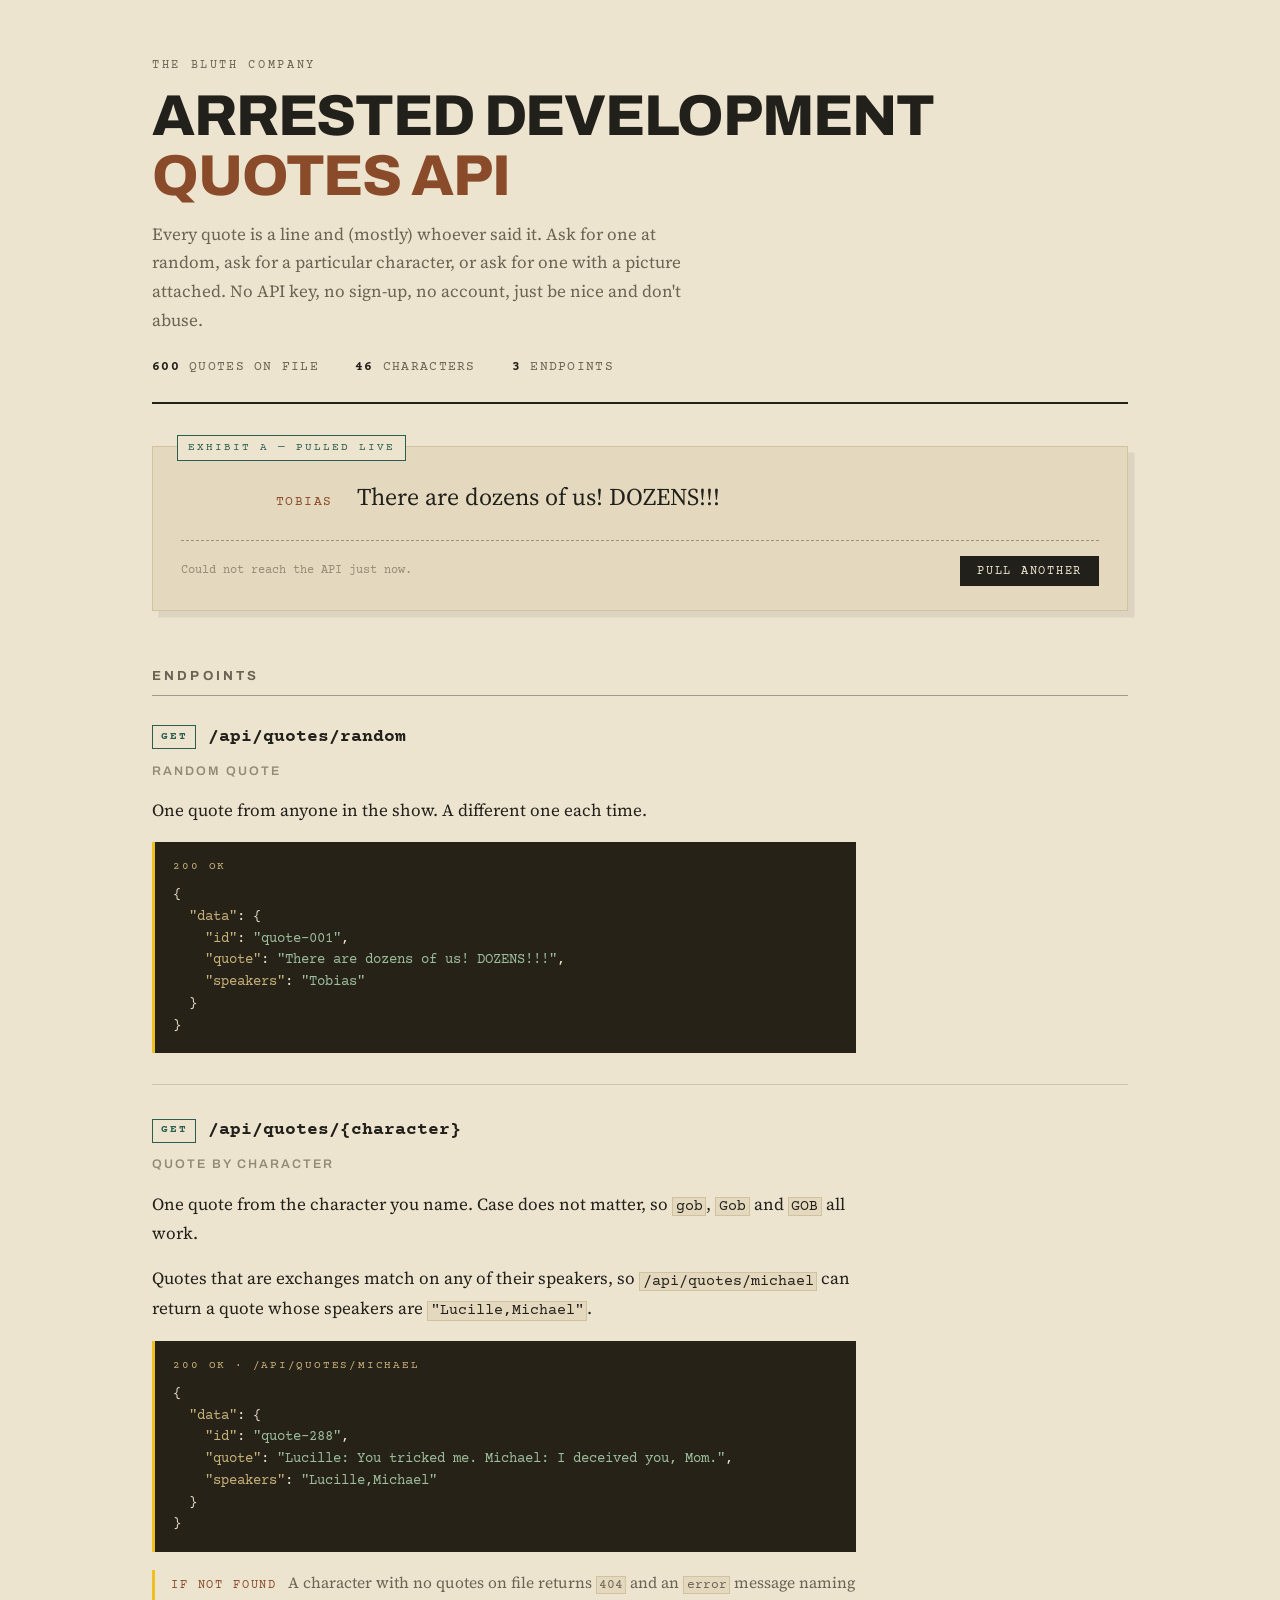
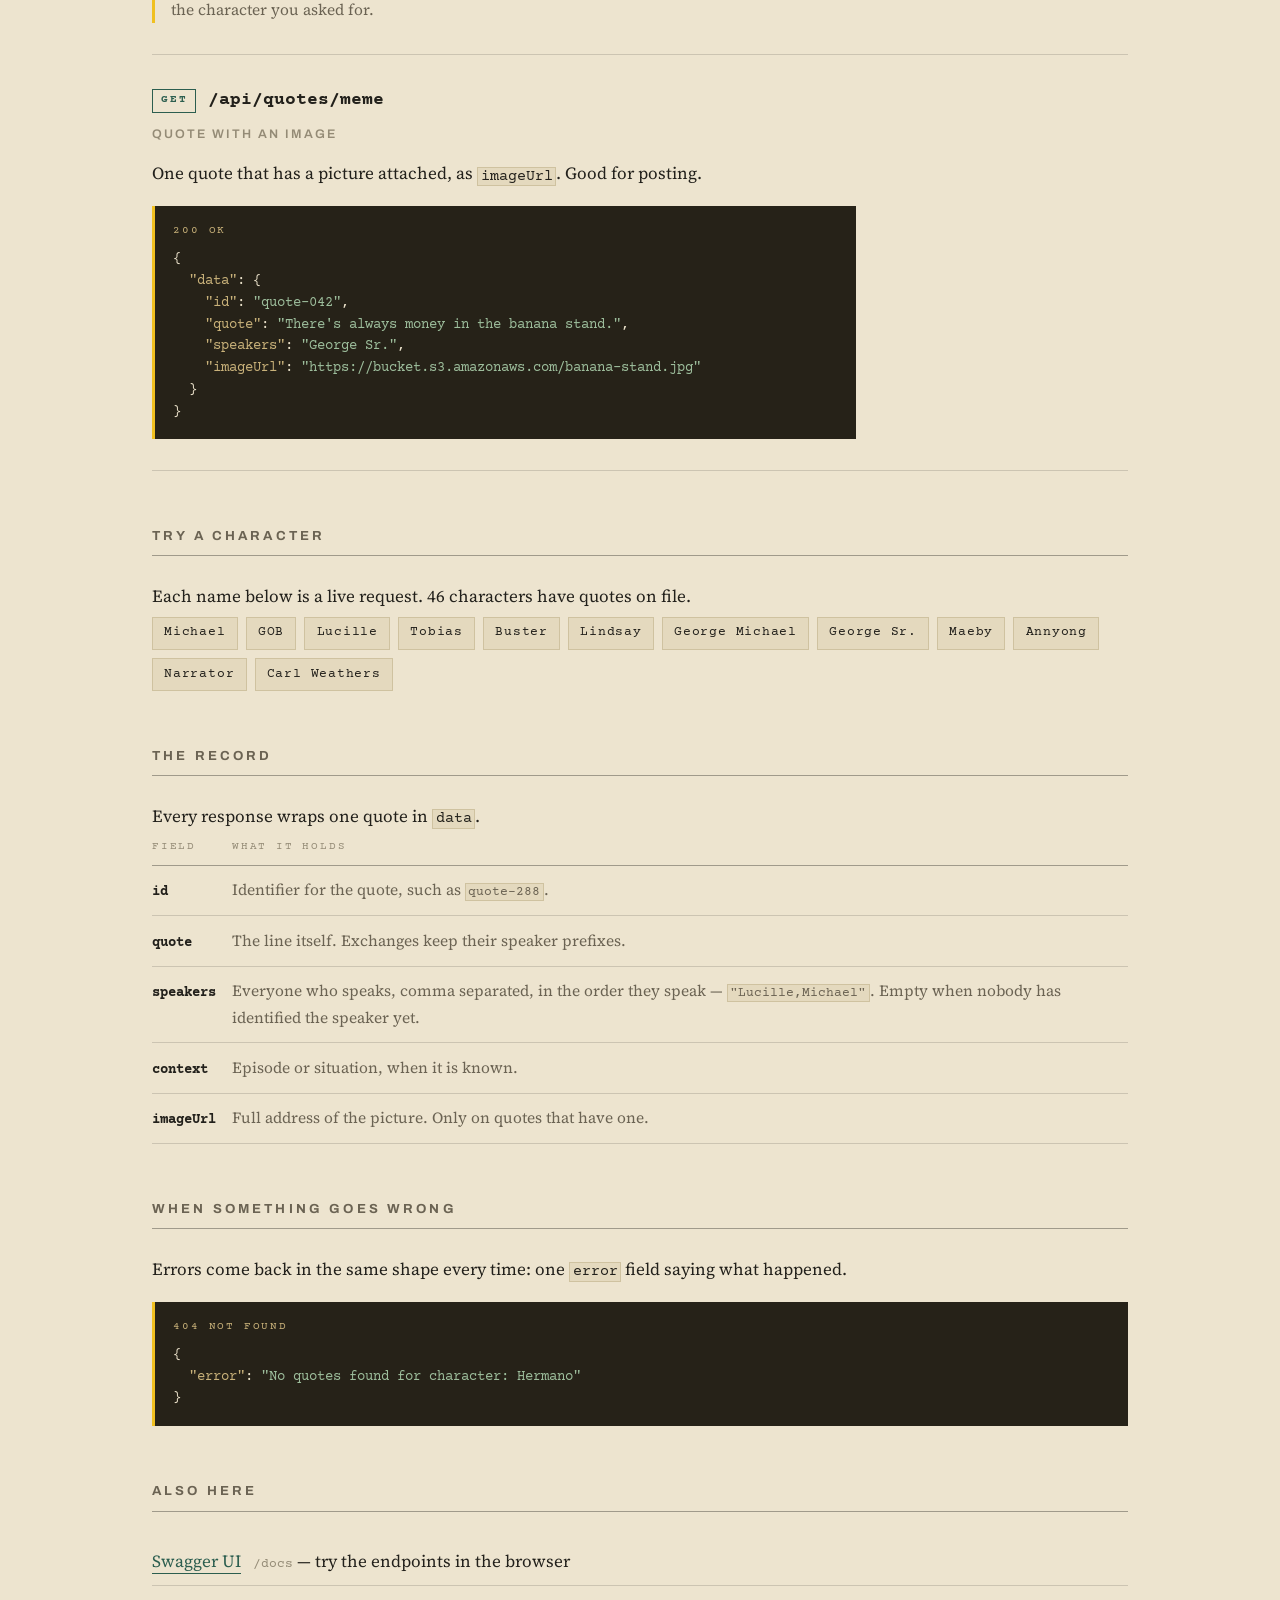
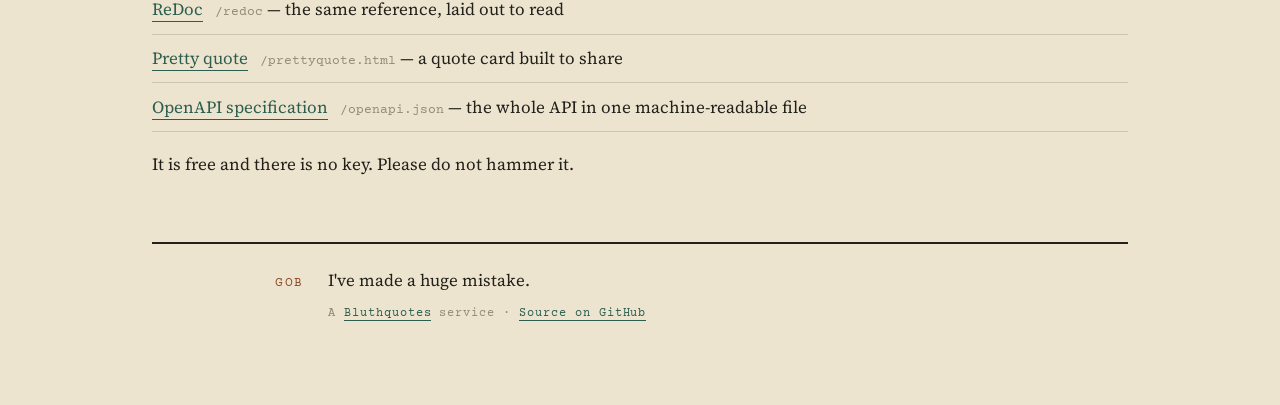
==== commit fead010d: "Describe the API for machine readers The most useful artifact for anything reading this site program" ====
--- a/public/index.html
+++ b/public/index.html
@@ -19,6 +19,73 @@
     <link rel="preconnect" href="https://fonts.gstatic.com" crossorigin>
     <link href="https://fonts.googleapis.com/css2?family=Archivo:wght@600;700;800&family=Courier+Prime:wght@400;700&family=Source+Serif+4:ital,opsz,wght@0,8..60,400;0,8..60,600;1,8..60,400&display=swap" rel="stylesheet">
     <link rel="stylesheet" href="styles.css">
+
+    <link rel="canonical" href="https://api.lucille2.com/">
+
+    <!-- The machine-readable version of this page. Anything reading the site
+         programmatically should start here rather than parsing the HTML. -->
+    <link rel="alternate" type="application/json" href="/openapi.json" title="OpenAPI specification">
+    <link rel="alternate" type="text/markdown" href="/llms.txt" title="Summary for language models">
+
+    <meta property="og:type" content="website">
+    <meta property="og:site_name" content="Arrested Development Quotes API">
+    <meta property="og:title" content="Arrested Development Quotes API">
+    <meta property="og:description" content="A free, no-signup API serving quotes from Arrested Development. Random quotes, quotes by character, and quotes with images.">
+    <meta property="og:url" content="https://api.lucille2.com/">
+    <meta name="twitter:card" content="summary">
+    <meta name="twitter:title" content="Arrested Development Quotes API">
+    <meta name="twitter:description" content="A free, no-signup API serving quotes from Arrested Development.">
+
+    <script type="application/ld+json">
+    {
+      "@context": "https://schema.org",
+      "@type": "WebAPI",
+      "name": "Arrested Development Quotes API",
+      "description": "A free, read-only REST API serving quotes from the television series Arrested Development. Each quote carries the line and a comma-separated list of everyone who speaks in it.",
+      "url": "https://api.lucille2.com/",
+      "documentation": "https://api.lucille2.com/docs",
+      "termsOfService": "https://github.com/bbhart/bluthsapi/blob/main/LICENSE",
+      "license": "https://opensource.org/licenses/MIT",
+      "isAccessibleForFree": true,
+      "provider": {
+        "@type": "Organization",
+        "name": "Bluthquotes",
+        "url": "https://bsky.app/profile/bluthquotes.lucille2.com"
+      },
+      "potentialAction": [
+        {
+          "@type": "ConsumeAction",
+          "name": "Get a random quote",
+          "target": {
+            "@type": "EntryPoint",
+            "urlTemplate": "https://api.lucille2.com/api/quotes/random",
+            "httpMethod": "GET",
+            "contentType": "application/json"
+          }
+        },
+        {
+          "@type": "ConsumeAction",
+          "name": "Get a quote by character",
+          "target": {
+            "@type": "EntryPoint",
+            "urlTemplate": "https://api.lucille2.com/api/quotes/{character}",
+            "httpMethod": "GET",
+            "contentType": "application/json"
+          }
+        },
+        {
+          "@type": "ConsumeAction",
+          "name": "Get a quote that has an image",
+          "target": {
+            "@type": "EntryPoint",
+            "urlTemplate": "https://api.lucille2.com/api/quotes/meme",
+            "httpMethod": "GET",
+            "contentType": "application/json"
+          }
+        }
+      ]
+    }
+    </script>
 </head>
 <body>
 <div class="page">
@@ -223,6 +290,11 @@
                 <span class="tools__path">/prettyquote.html</span>
                 &mdash; a quote card built to share
             </li>
+            <li>
+                <a class="link" href="/openapi.json">OpenAPI specification</a>
+                <span class="tools__path">/openapi.json</span>
+                &mdash; the whole API in one machine-readable file
+            </li>
         </ul>
         <p class="prose" style="margin-top:1.1rem">
             It is free and there is no key. Please do not hammer it.
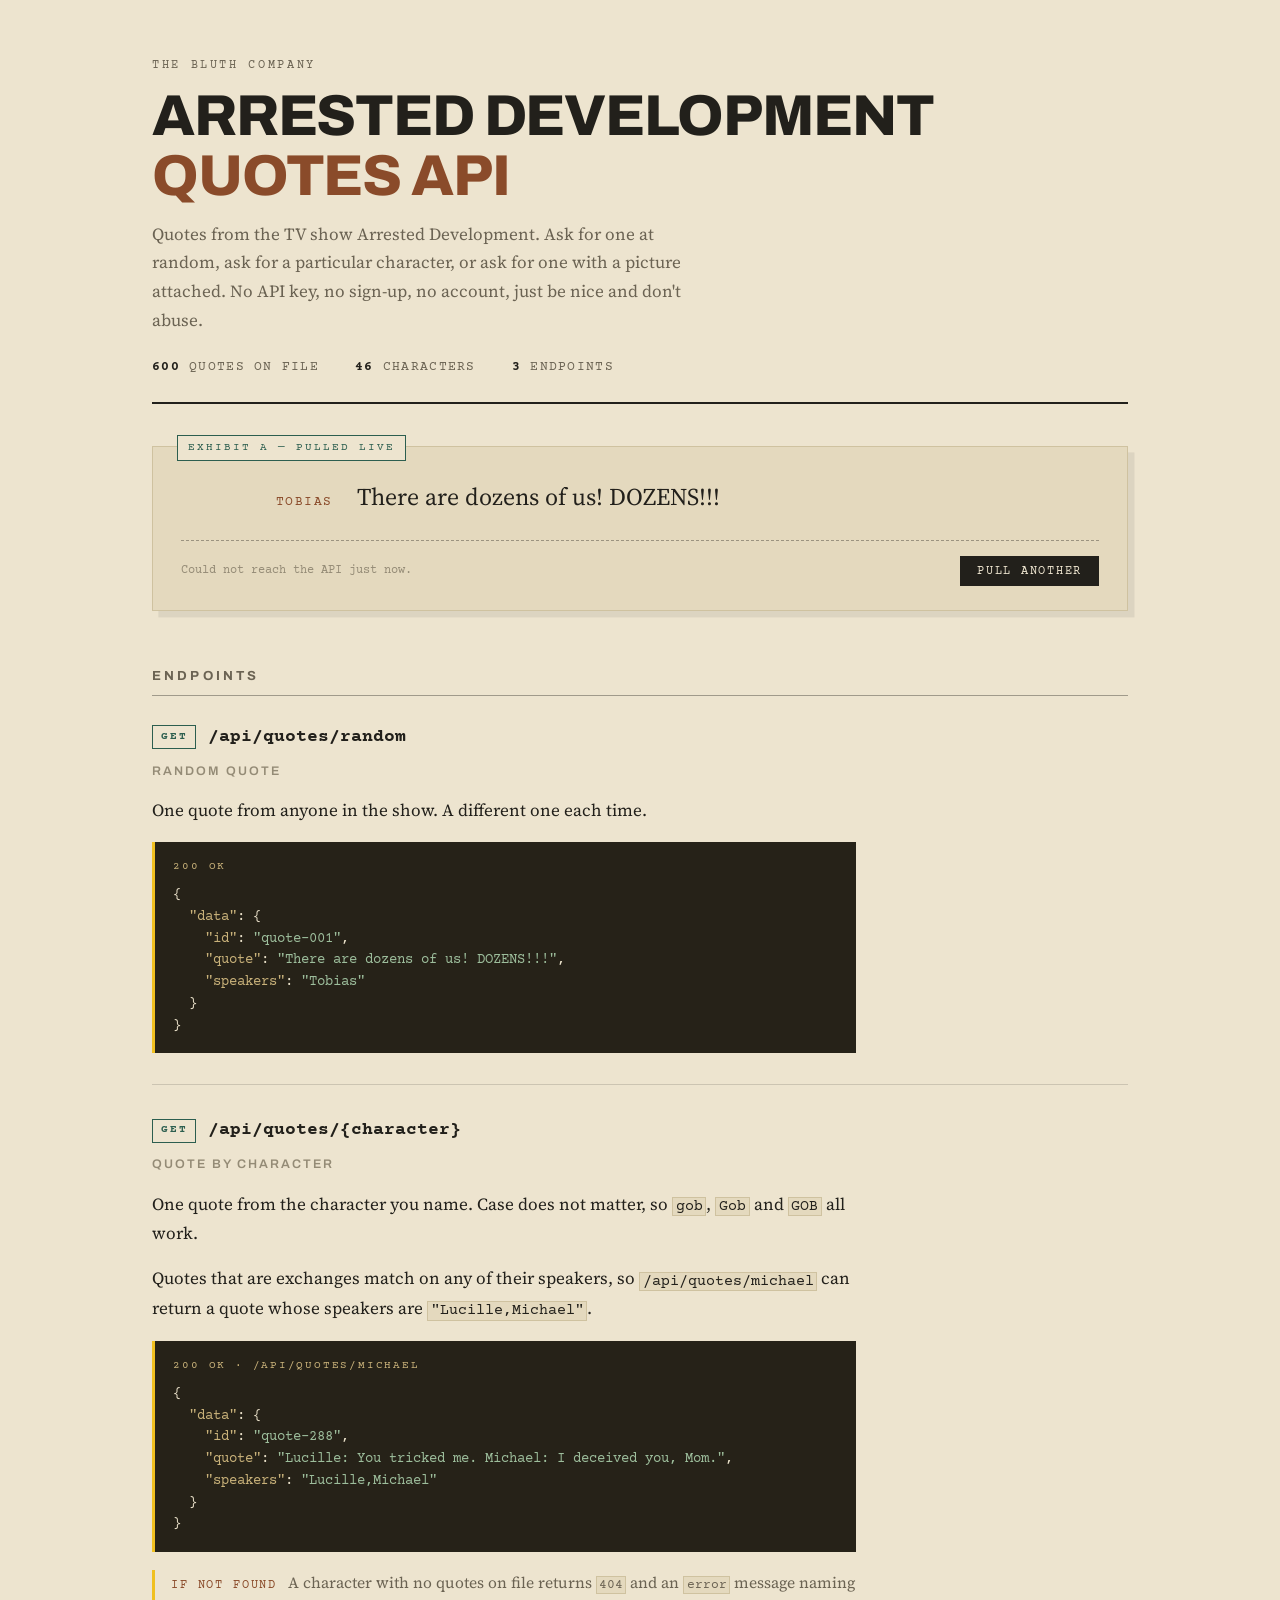
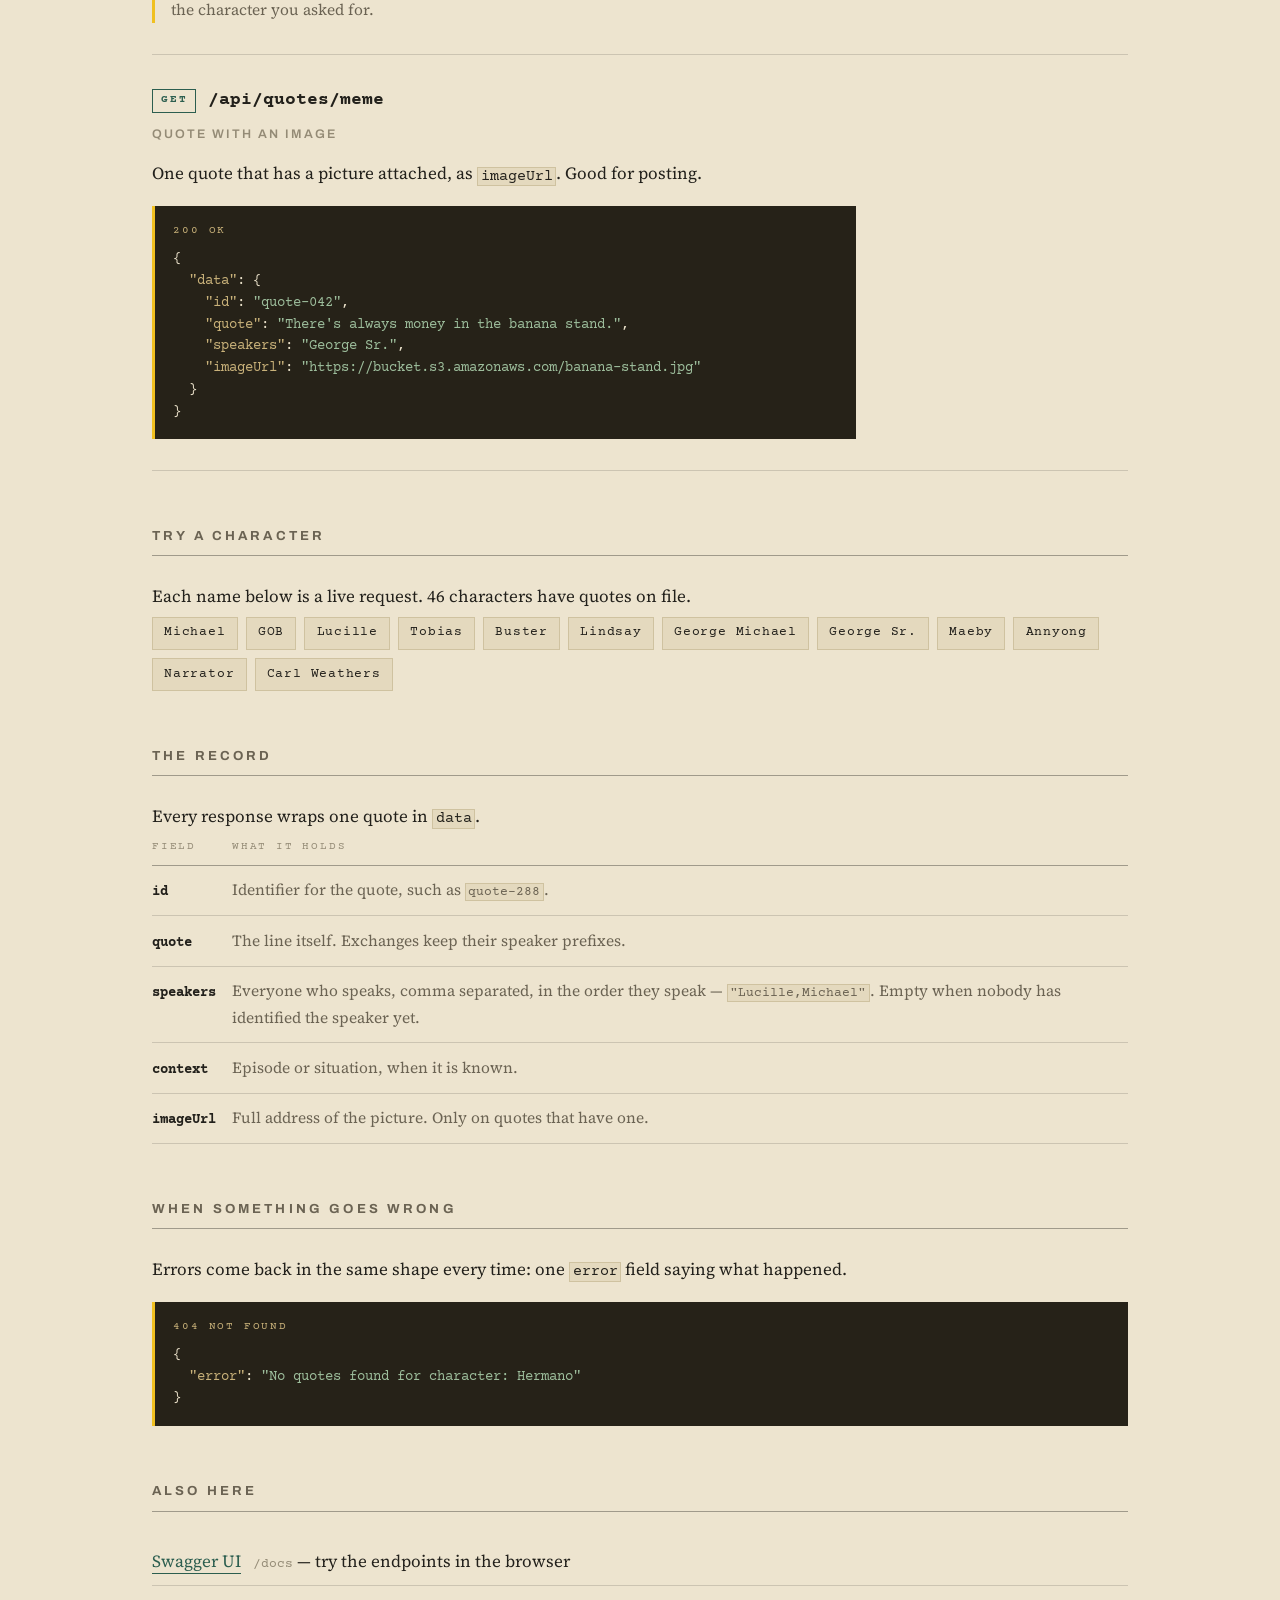
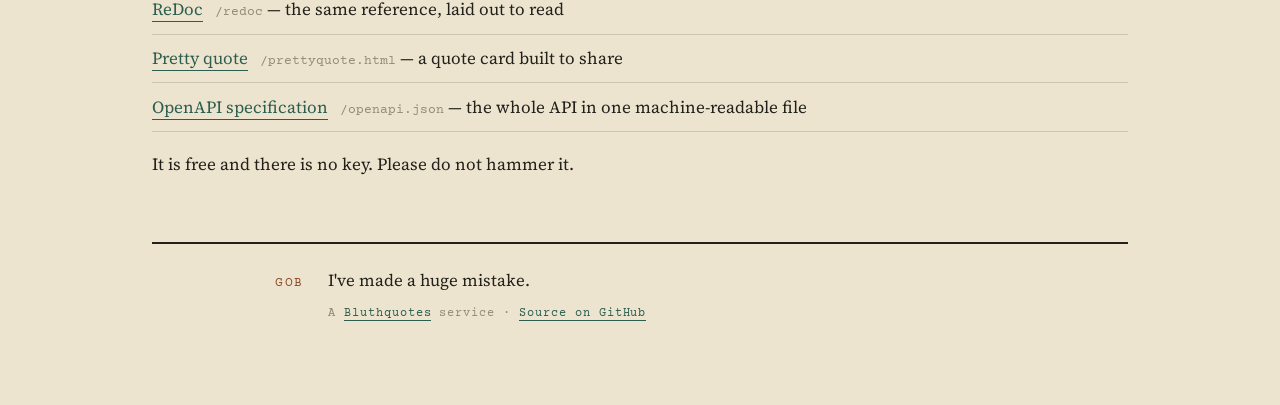
==== commit de2da246: "Say what the API serves in the opening line The lede led with the shape of a record rather than the " ====
--- a/public/index.html
+++ b/public/index.html
@@ -32,9 +32,15 @@
     <meta property="og:title" content="Arrested Development Quotes API">
     <meta property="og:description" content="A free, no-signup API serving quotes from Arrested Development. Random quotes, quotes by character, and quotes with images.">
     <meta property="og:url" content="https://api.lucille2.com/">
-    <meta name="twitter:card" content="summary">
+    <meta property="og:image" content="https://api.lucille2.com/og-image.png">
+    <meta property="og:image:type" content="image/png">
+    <meta property="og:image:width" content="1200">
+    <meta property="og:image:height" content="630">
+    <meta property="og:image:alt" content="Arrested Development Quotes API. A transcript slip reading, Tobias: There are dozens of us! DOZENS!!!">
+    <meta name="twitter:card" content="summary_large_image">
     <meta name="twitter:title" content="Arrested Development Quotes API">
     <meta name="twitter:description" content="A free, no-signup API serving quotes from Arrested Development.">
+    <meta name="twitter:image" content="https://api.lucille2.com/og-image.png">
 
     <script type="application/ld+json">
     {
@@ -43,6 +49,7 @@
       "name": "Arrested Development Quotes API",
       "description": "A free, read-only REST API serving quotes from the television series Arrested Development. Each quote carries the line and a comma-separated list of everyone who speaks in it.",
       "url": "https://api.lucille2.com/",
+      "image": "https://api.lucille2.com/og-image.png",
       "documentation": "https://api.lucille2.com/docs",
       "termsOfService": "https://github.com/bbhart/bluthsapi/blob/main/LICENSE",
       "license": "https://opensource.org/licenses/MIT",
@@ -94,7 +101,7 @@
         <p class="masthead__eyebrow">The Bluth Company</p>
         <h1 class="masthead__title">Arrested Development<br><em>Quotes API</em></h1>
         <p class="masthead__lede">
-            Every quote is a line and (mostly) whoever said it. Ask for one at random, ask for a
+            Quotes from the TV show Arrested Development. Ask for one at random, ask for a
             particular character, or ask for one with a picture attached. No API key, no
             sign-up, no account, just be nice and don't abuse.
         </p>
